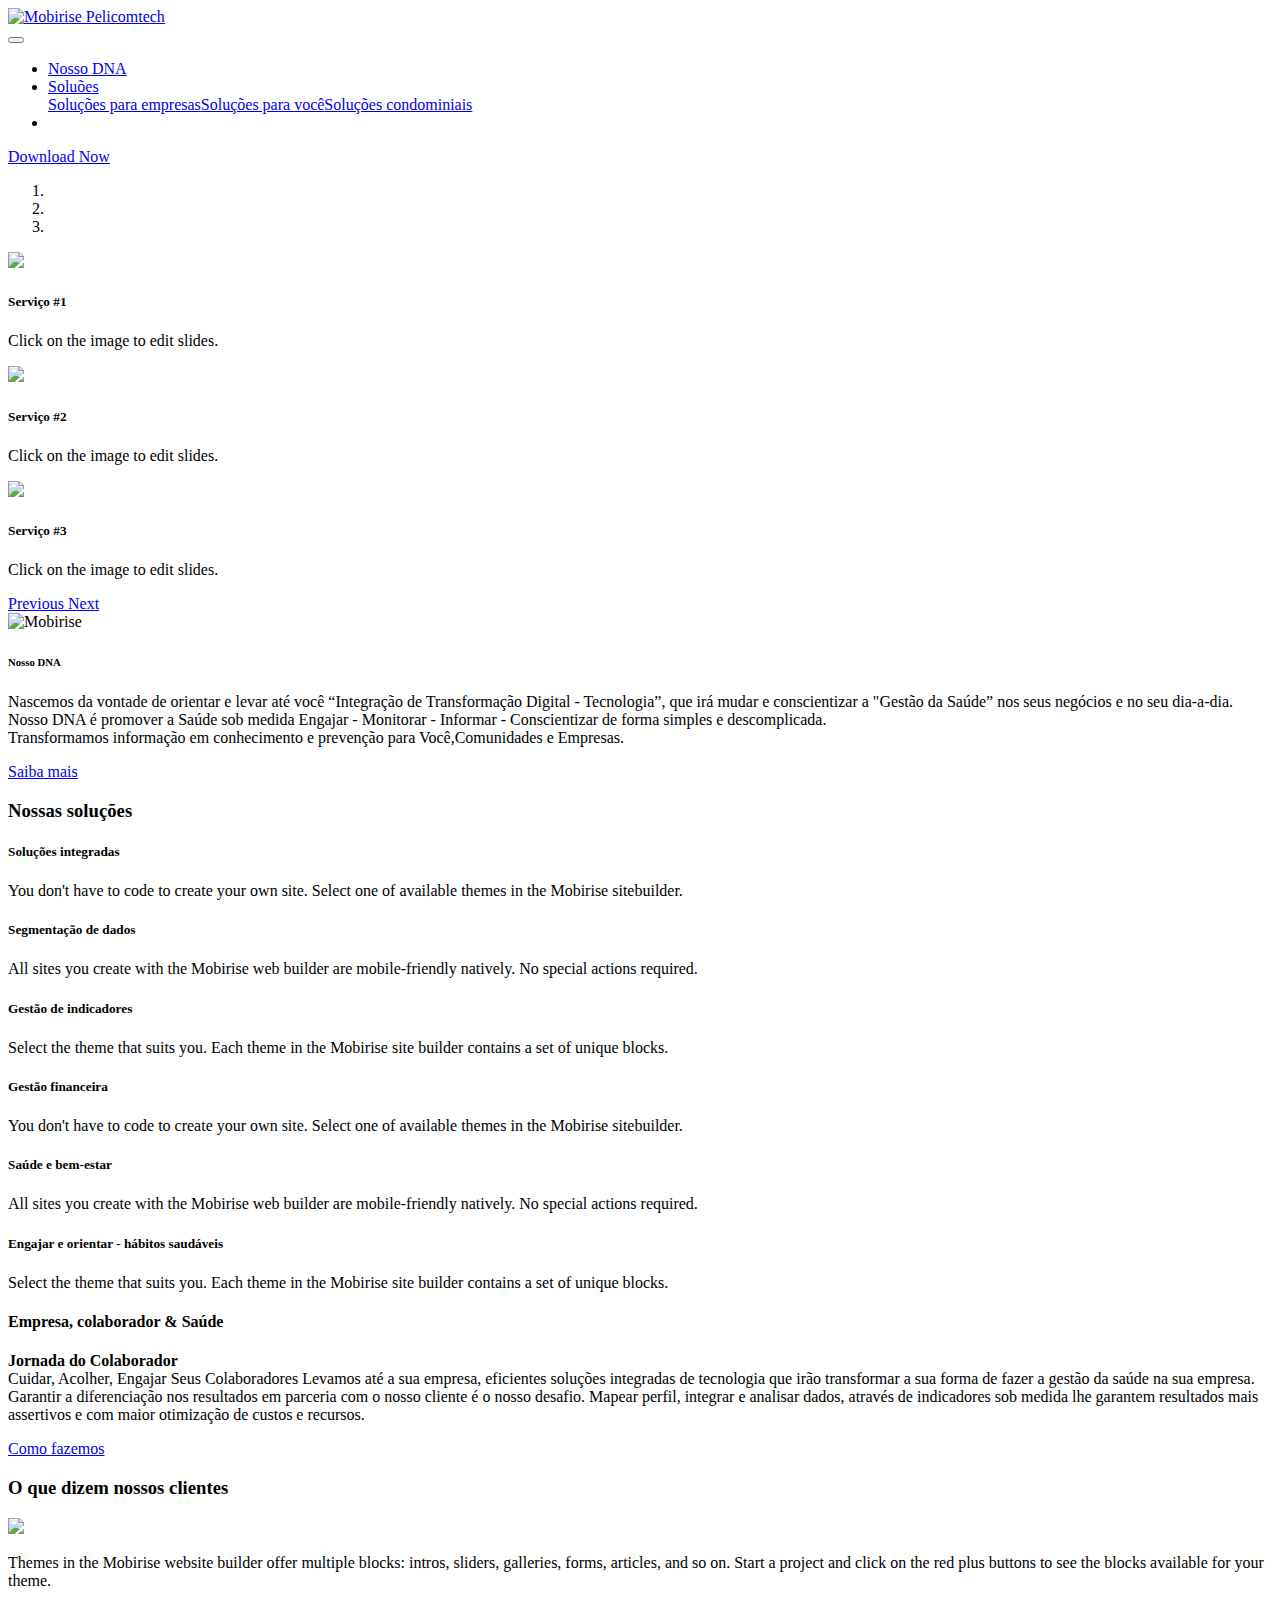
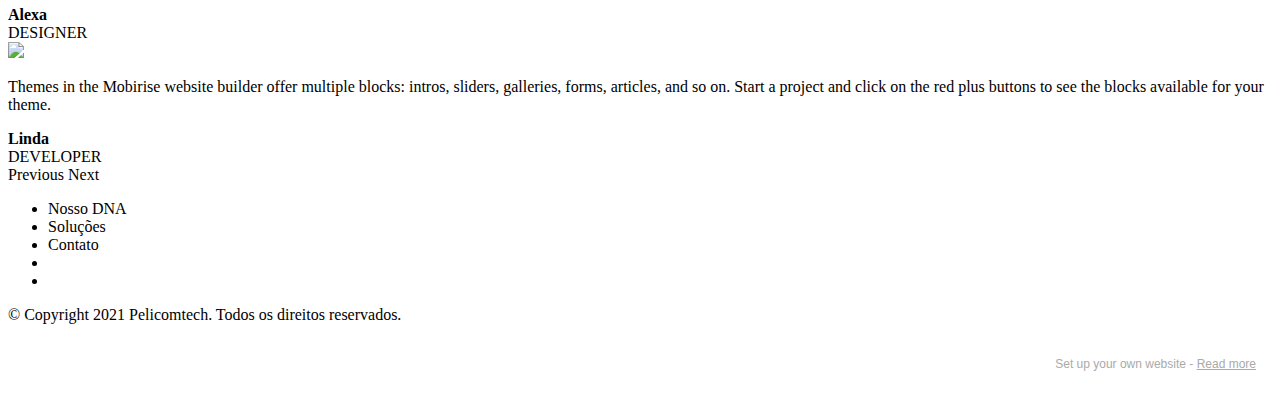
==== index.html @ efd5672e "Add files via upload" ====
<!DOCTYPE html>
<html  >
<head>
  <!-- Site made with Mobirise Website Builder v5.3.5, https://mobirise.com -->
  <meta charset="UTF-8">
  <meta http-equiv="X-UA-Compatible" content="IE=edge">
  <meta name="generator" content="Mobirise v5.3.5, mobirise.com">
  <meta name="viewport" content="width=device-width, initial-scale=1, minimum-scale=1">
  <link rel="shortcut icon" href="assets/images/logo.png" type="image/x-icon">
  <meta name="description" content="">
  
  
  <title>Home</title>
  <link rel="stylesheet" href="assets/web/assets/mobirise-icons2/mobirise2.css">
  <link rel="stylesheet" href="assets/web/assets/mobirise-icons-bold/mobirise-icons-bold.css">
  <link rel="stylesheet" href="assets/tether/tether.min.css">
  <link rel="stylesheet" href="assets/bootstrap/css/bootstrap.min.css">
  <link rel="stylesheet" href="assets/bootstrap/css/bootstrap-grid.min.css">
  <link rel="stylesheet" href="assets/bootstrap/css/bootstrap-reboot.min.css">
  <link rel="stylesheet" href="assets/dropdown/css/style.css">
  <link rel="stylesheet" href="assets/socicon/css/styles.css">
  <link rel="stylesheet" href="assets/theme/css/style.css">
  <link rel="preload" href="https://fonts.googleapis.com/css2?family=Jost:ital,wght@0,400;0,700;1,400;1,700&display=swap&display=swap" as="style" onload="this.onload=null;this.rel='stylesheet'">
  <noscript><link rel="stylesheet" href="https://fonts.googleapis.com/css2?family=Jost:ital,wght@0,400;0,700;1,400;1,700&display=swap&display=swap"></noscript>
  <link rel="preload" as="style" href="assets/mobirise/css/mbr-additional.css"><link rel="stylesheet" href="assets/mobirise/css/mbr-additional.css" type="text/css">
  
  
  
  
</head>
<body>
  
  <section class="menu menu2 cid-syr5VnR1bK" once="menu" id="menu2-0">
    
    <nav class="navbar navbar-dropdown navbar-expand-lg">
        <div class="container">
            <div class="navbar-brand">
                <span class="navbar-logo">
                    <a href="index.html">
                        <img src="assets/images/logo.png" alt="Mobirise" style="height: 3rem;">
                    </a>
                </span>
                <span class="navbar-caption-wrap"><a class="navbar-caption text-black text-primary display-7" href="index.html">Pelicomtech<br></a></span>
            </div>
            <button class="navbar-toggler" type="button" data-toggle="collapse" data-target="#navbarSupportedContent" aria-controls="navbarNavAltMarkup" aria-expanded="false" aria-label="Toggle navigation">
                <div class="hamburger">
                    <span></span>
                    <span></span>
                    <span></span>
                    <span></span>
                </div>
            </button>
            <div class="collapse navbar-collapse" id="navbarSupportedContent">
                <ul class="navbar-nav nav-dropdown" data-app-modern-menu="true"><li class="nav-item"><a class="nav-link link text-black text-primary display-4" href="nosso-dna.html">Nosso DNA</a></li>
                    <li class="nav-item dropdown"><a class="nav-link link text-black dropdown-toggle display-4" href="#" data-toggle="dropdown-submenu" aria-expanded="false">Soluões</a><div class="dropdown-menu"><a class="text-black dropdown-item text-primary display-4" href="page5.html">Soluções para empresas</a><a class="text-black dropdown-item text-primary display-4" href="page3.html">Soluções para você</a><a class="text-black dropdown-item text-primary display-4" href="page4.html">Soluções condominiais<br></a></div></li>
                    <li class="nav-item"><a class="nav-link link text-black display-4" href="https://mobiri.se"></a>
                    </li></ul>
                
                <div class="navbar-buttons mbr-section-btn">
                    <a class="btn btn-primary display-4" href="https://mobiri.se">
                        Download Now</a>
                </div>
            </div>
        </div>
    </nav>
</section>

<section class="slider1 cid-syr6e7E6Fy" id="slider1-1">
    
    <div class="carousel slide" id="syrCE0IKaL" data-interval="5000">
        <ol class="carousel-indicators">
            <li data-slide-to="0" class="active" data-target="#syrCE0IKaL"></li>
            <li data-slide-to="1" data-target="#syrCE0IKaL"></li>
            <li data-slide-to="2" data-target="#syrCE0IKaL"></li>
        </ol>
        <div class="carousel-inner">
            <div class="carousel-item slider-image item active">
                <div class="item-wrapper">
                    <img class="d-block w-100" src="assets/images/background3.jpg">
                    
                    <div class="carousel-caption">
                        <h5 class="mbr-section-subtitle mbr-fonts-style display-5">
                            <strong>Serviço #1</strong></h5>
                        <p class="mbr-section-text mbr-fonts-style display-7">Click on the image to edit slides.</p>
                    </div>
                </div>
            </div>
            <div class="carousel-item slider-image item">
                <div class="item-wrapper">
                    <img class="d-block w-100" src="assets/images/background5.jpg">
                    
                    <div class="carousel-caption">
                        <h5 class="mbr-section-subtitle mbr-fonts-style display-5"><strong>Serviço #2</strong></h5>
                        <p class="mbr-section-text mbr-fonts-style display-7">Click on the image to edit slides.</p>
                    </div>
                </div>
            </div>
            <div class="carousel-item slider-image item">
                <div class="item-wrapper">
                    <img class="d-block w-100" src="assets/images/background8.jpg">
                    
                    <div class="carousel-caption">
                        <h5 class="mbr-section-subtitle mbr-fonts-style display-5">
                            <strong>Serviço #3</strong></h5>
                        <p class="mbr-section-text mbr-fonts-style display-7">Click on the image to edit slides.</p>
                    </div>
                </div>
            </div>
        </div>
        <a class="carousel-control carousel-control-prev" role="button" data-slide="prev" href="#syrCE0IKaL">
            <span class="mobi-mbri mobi-mbri-arrow-prev" aria-hidden="true"></span>
            <span class="sr-only">Previous</span>
        </a>
        <a class="carousel-control carousel-control-next" role="button" data-slide="next" href="#syrCE0IKaL">
            <span class="mobi-mbri mobi-mbri-arrow-next" aria-hidden="true"></span>
            <span class="sr-only">Next</span>
        </a>
    </div>
</section>

<section class="features16 cid-syrwGylqHT" id="features17-c">
    

    
    <div class="container">
        <div class="content-wrapper">
            <div class="row align-items-center">
                <div class="col-12 col-lg-6">
                    <div class="image-wrapper">
                        <img src="assets/images/sq1.jpg" alt="Mobirise">
                    </div>
                </div>
                <div class="col-12 col-lg">
                    <div class="text-wrapper">
                        <h6 class="card-title mbr-fonts-style display-5"><strong>Nosso DNA</strong></h6>
                        <p class="mbr-text mbr-fonts-style mb-4 display-4">Nascemos da vontade de orientar e levar até você “Integração de Transformação Digital - Tecnologia”, que irá mudar e conscientizar a "Gestão da Saúde” nos seus negócios e no seu dia-a-dia.
<br>Nosso DNA é promover a Saúde sob medida Engajar - Monitorar - Informar - Conscientizar de forma simples e descomplicada.
<br>Transformamos informação em conhecimento e prevenção para Você,Comunidades e Empresas.</p>
                        <div class="mbr-section-btn mt-3"><a class="btn btn-primary display-4" href="https://mobiri.se">Saiba mais</a></div>
                    </div>
                </div>
            </div>
        </div>
    </div>
</section>

<section class="features1 cid-syr6CR2bnR" id="features1-3">
    

    
    <div class="container">
        <div class="row">
            <div class="col-12 col-lg-9">
                <h3 class="mbr-section-title mbr-fonts-style align-center mb-0 display-2">
                    <strong>Nossas soluções</strong></h3>
                
            </div>
        </div>
        <div class="row">
            <div class="card col-12 col-md-6 col-lg-3">
                <div class="card-wrapper">
                    <div class="card-box align-center">
                        <div class="iconfont-wrapper">
                            <span class="mbr-iconfont mobi-mbri-extension mobi-mbri"></span>
                        </div>
                        <h5 class="card-title mbr-fonts-style display-7"><strong>Soluções integradas</strong></h5>
                        <p class="card-text mbr-fonts-style display-7">You don't have to code to create your own site. Select one of
                            available themes in the Mobirise sitebuilder.</p>
                    </div>
                </div>
            </div>
            <div class="card col-12 col-md-6 col-lg-3">
                <div class="card-wrapper">
                    <div class="card-box align-center">
                        <div class="iconfont-wrapper">
                            <span class="mbr-iconfont mbrib-database"></span>
                        </div>
                        <h5 class="card-title mbr-fonts-style display-7"><strong>Segmentação de dados</strong></h5>
                        <p class="card-text mbr-fonts-style display-7">All sites you create with the Mobirise web builder are
                            mobile-friendly natively. No special actions required.</p>
                    </div>
                </div>
            </div>
            <div class="card col-12 col-md-6 col-lg-3">
                <div class="card-wrapper">
                    <div class="card-box align-center">
                        <div class="iconfont-wrapper">
                            <span class="mbr-iconfont mobi-mbri-setting-2 mobi-mbri"></span>
                        </div>
                        <h5 class="card-title mbr-fonts-style display-7"><strong>Gestão de indicadores</strong></h5>
                        <p class="card-text mbr-fonts-style display-7">Select the theme that suits you. Each theme in the Mobirise
                            site builder contains a set of unique blocks.</p>
                    </div>
                </div>
            </div>
            
        </div>
    </div>
</section>

<section class="features1 cid-syr8H4uHfn" id="features1-7">
    

    
    <div class="container">
        <div class="row">
            <div class="col-12 col-lg-9">
                <h3 class="mbr-section-title mbr-fonts-style align-center mb-0 display-2"></h3>
                
            </div>
        </div>
        <div class="row">
            <div class="card col-12 col-md-6 col-lg-3">
                <div class="card-wrapper">
                    <div class="card-box align-center">
                        <div class="iconfont-wrapper">
                            <span class="mbr-iconfont mobi-mbri-cash mobi-mbri"></span>
                        </div>
                        <h5 class="card-title mbr-fonts-style display-7"><strong>Gestão financeira</strong></h5>
                        <p class="card-text mbr-fonts-style display-7">You don't have to code to create your own site. Select one of
                            available themes in the Mobirise sitebuilder.</p>
                    </div>
                </div>
            </div>
            <div class="card col-12 col-md-6 col-lg-3">
                <div class="card-wrapper">
                    <div class="card-box align-center">
                        <div class="iconfont-wrapper">
                            <span class="mbr-iconfont mbrib-hearth"></span>
                        </div>
                        <h5 class="card-title mbr-fonts-style display-7"><strong>Saúde e bem-estar</strong></h5>
                        <p class="card-text mbr-fonts-style display-7">All sites you create with the Mobirise web builder are
                            mobile-friendly natively. No special actions required.</p>
                    </div>
                </div>
            </div>
            <div class="card col-12 col-md-6 col-lg-3">
                <div class="card-wrapper">
                    <div class="card-box align-center">
                        <div class="iconfont-wrapper">
                            <span class="mbr-iconfont mobi-mbri-smile-face mobi-mbri"></span>
                        </div>
                        <h5 class="card-title mbr-fonts-style display-7"><strong>Engajar e orientar - hábitos saudáveis</strong></h5>
                        <p class="card-text mbr-fonts-style display-7">Select the theme that suits you. Each theme in the Mobirise
                            site builder contains a set of unique blocks.</p>
                    </div>
                </div>
            </div>
            
        </div>
    </div>
</section>

<section class="info3 cid-syr6IEQwef" id="info3-5">

    

    <div class="mbr-overlay" style="opacity: 0.6; background-color: rgb(68, 121, 217);">
    </div>

    <div class="container">
        <div class="row justify-content-center">
            <div class="card col-12 col-lg-10">
                <div class="card-wrapper">
                    <div class="card-box align-center">
                        <h4 class="card-title mbr-fonts-style align-center mb-4 display-1">
                            <strong>Empresa, colaborador &amp; Saúde</strong></h4>
                        <p class="mbr-text mbr-fonts-style mb-4 display-7"><strong>Jornada do Colaborador</strong><br>Cuidar, Acolher, Engajar Seus Colaboradores Levamos até a sua empresa, eficientes soluções integradas de tecnologia que irão transformar a sua forma de fazer a gestão da saúde na sua empresa. Garantir a diferenciação nos resultados em parceria com o nosso cliente é o nosso desafio. Mapear perfil, integrar e analisar dados, através de indicadores sob medida lhe garantem resultados mais assertivos e com maior otimização de custos e recursos.<strong>&nbsp;</strong><br></p>
                        <div class="mbr-section-btn mt-3"><a class="btn btn-warning display-4" href="https://mobiri.se">Como fazemos</a></div>
                    </div>
                </div>
            </div>
        </div>
    </div>
</section>

<section class="testimonails3 carousel slide testimonials-slider cid-syrz2VFjxP" data-interval="false" id="testimonials3-g">

    

    

    <div class="text-center container">
        <h3 class="mb-4 mbr-fonts-style display-2"><strong>O que dizem nossos clientes</strong></h3>

        <div class="carousel slide" role="listbox" data-pause="true" data-keyboard="false" data-ride="carousel" data-interval="8000">
            <div class="carousel-inner">
                
                
            <div class="carousel-item">
                    <div class="user col-md-8">
                        <div class="user_image">
                            <img src="assets/images/team3.jpg">
                        </div>
                        <div class="user_text mb-4">
                            <p class="mbr-fonts-style display-7">
                                Themes in the Mobirise website builder offer multiple blocks: intros, sliders, galleries, forms, articles, and so on. Start a project and click on the red plus buttons to see the blocks available for your theme.
                            </p>
                        </div>
                        <div class="user_name mbr-fonts-style mb-2 display-7">
                            <strong>Alexa</strong>
                        </div>
                        <div class="user_desk mbr-fonts-style display-7">
                            DESIGNER
                        </div>
                    </div>
                </div><div class="carousel-item">
                    <div class="user col-md-8">
                        <div class="user_image">
                            <img src="assets/images/team2.jpg">
                        </div>
                        <div class="user_text mb-4">
                            <p class="mbr-fonts-style display-7">
                                Themes in the Mobirise website builder offer multiple blocks: intros, sliders, galleries, forms, articles, and so on. Start a project and click on the red plus buttons to see the blocks available for your theme.
                            </p>
                        </div>
                        <div class="user_name mbr-fonts-style mb-2 display-7">
                            <strong>Linda</strong>
                        </div>
                        <div class="user_desk mbr-fonts-style display-7">
                            DEVELOPER
                        </div>
                    </div>
                </div></div>

            <div class="carousel-controls">
                <a class="carousel-control-prev" role="button" data-slide="prev">
                    <span aria-hidden="true" class="mobi-mbri mobi-mbri-arrow-prev mbr-iconfont"></span>
                    <span class="sr-only">Previous</span>
                </a>

                <a class="carousel-control-next" role="button" data-slide="next">
                    <span aria-hidden="true" class="mobi-mbri mobi-mbri-arrow-next mbr-iconfont"></span>
                    <span class="sr-only">Next</span>
                </a>
            </div>
        </div>
    </div>
</section>

<section class="footer3 cid-syr6LDBl5G" once="footers" id="footer3-6">

    

    

    <div class="container">
        <div class="media-container-row align-center mbr-white">
            <div class="row row-links">
                <ul class="foot-menu">
                    
                    
                    
                    
                    
                <li class="foot-menu-item mbr-fonts-style display-7">Nosso DNA</li><li class="foot-menu-item mbr-fonts-style display-7">Soluções</li><li class="foot-menu-item mbr-fonts-style display-7">Contato</li><li class="foot-menu-item mbr-fonts-style display-7"></li><li class="foot-menu-item mbr-fonts-style display-7"></li></ul>
            </div>
            <div class="row social-row">
                <div class="social-list align-right pb-2">
                    
                    
                    
                    
                    
                    
                <div class="soc-item">
                        <a href="https://twitter.com/mobirise" target="_blank">
                            <span class="socicon-twitter socicon mbr-iconfont mbr-iconfont-social"></span>
                        </a>
                    </div><div class="soc-item">
                        <a href="https://www.facebook.com/pages/Mobirise/1616226671953247" target="_blank">
                            <span class="socicon-facebook socicon mbr-iconfont mbr-iconfont-social"></span>
                        </a>
                    </div><div class="soc-item">
                        <a href="https://www.youtube.com/c/mobirise" target="_blank">
                            <span class="socicon-youtube socicon mbr-iconfont mbr-iconfont-social"></span>
                        </a>
                    </div><div class="soc-item">
                        <a href="https://instagram.com/mobirise" target="_blank">
                            <span class="socicon-instagram socicon mbr-iconfont mbr-iconfont-social"></span>
                        </a>
                    </div><div class="soc-item">
                        <a href="https://plus.google.com/u/0/+Mobirise" target="_blank">
                            <span class="socicon-googleplus socicon mbr-iconfont mbr-iconfont-social"></span>
                        </a>
                    </div><div class="soc-item">
                        <a href="https://www.behance.net/Mobirise" target="_blank">
                            <span class="socicon-behance socicon mbr-iconfont mbr-iconfont-social"></span>
                        </a>
                    </div></div>
            </div>
            <div class="row row-copirayt">
                <p class="mbr-text mb-0 mbr-fonts-style mbr-white align-center display-7">
                    © Copyright 2021 Pelicomtech. Todos os direitos reservados.
                </p>
            </div>
        </div>
    </div>
</section><section style="background-color: #fff; font-family: -apple-system, BlinkMacSystemFont, 'Segoe UI', 'Roboto', 'Helvetica Neue', Arial, sans-serif; color:#aaa; font-size:12px; padding: 0; align-items: center; display: flex;"><a href="https://mobirise.site/l" style="flex: 1 1; height: 3rem; padding-left: 1rem;"></a><p style="flex: 0 0 auto; margin:0; padding-right:1rem;">Set up your own website - <a href="https://mobirise.site/v" style="color:#aaa;">Read more</a></p></section><script src="assets/web/assets/jquery/jquery.min.js"></script>  <script src="assets/popper/popper.min.js"></script>  <script src="assets/tether/tether.min.js"></script>  <script src="assets/bootstrap/js/bootstrap.min.js"></script>  <script src="assets/smoothscroll/smooth-scroll.js"></script>  <script src="assets/dropdown/js/nav-dropdown.js"></script>  <script src="assets/dropdown/js/navbar-dropdown.js"></script>  <script src="assets/touchswipe/jquery.touch-swipe.min.js"></script>  <script src="assets/bootstrapcarouselswipe/bootstrap-carousel-swipe.js"></script>  <script src="assets/mbr-testimonials-slider/mbr-testimonials-slider.js"></script>  <script src="assets/theme/js/script.js"></script>  
  
  
</body>
</html>
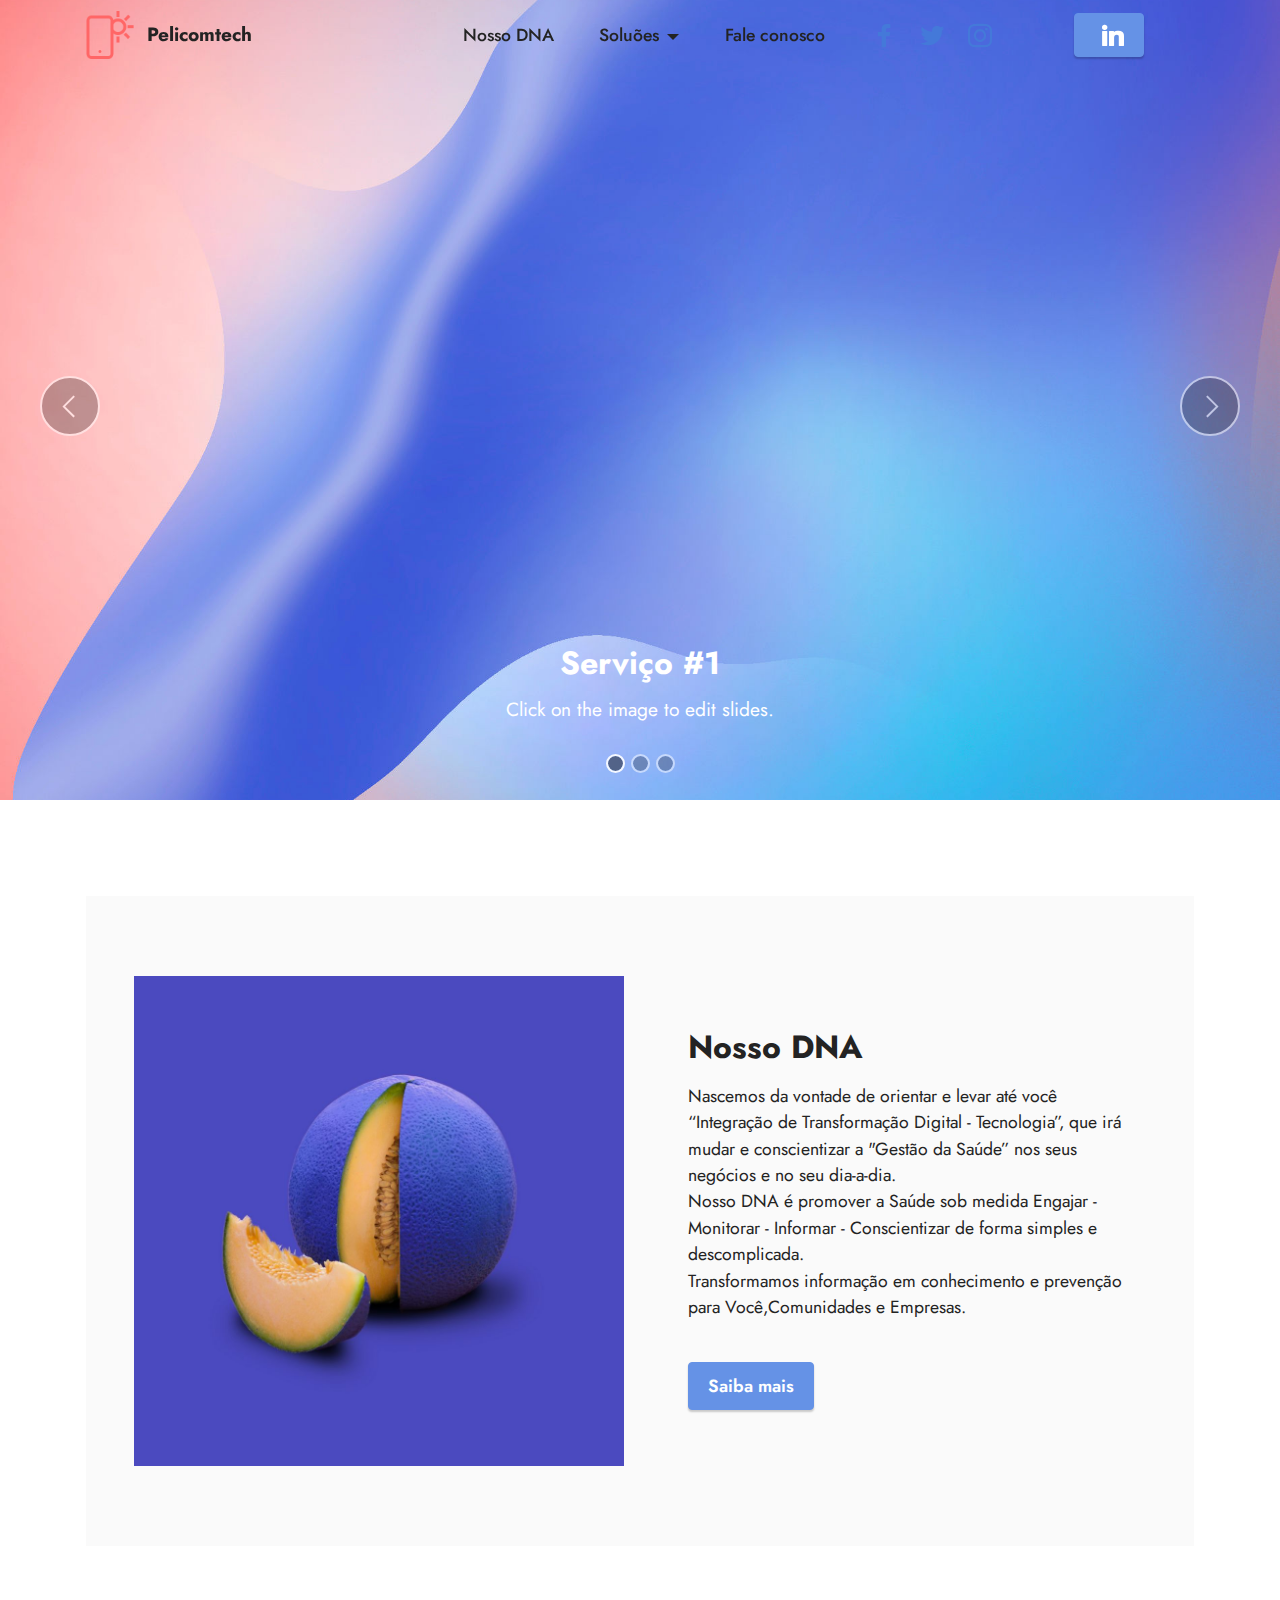
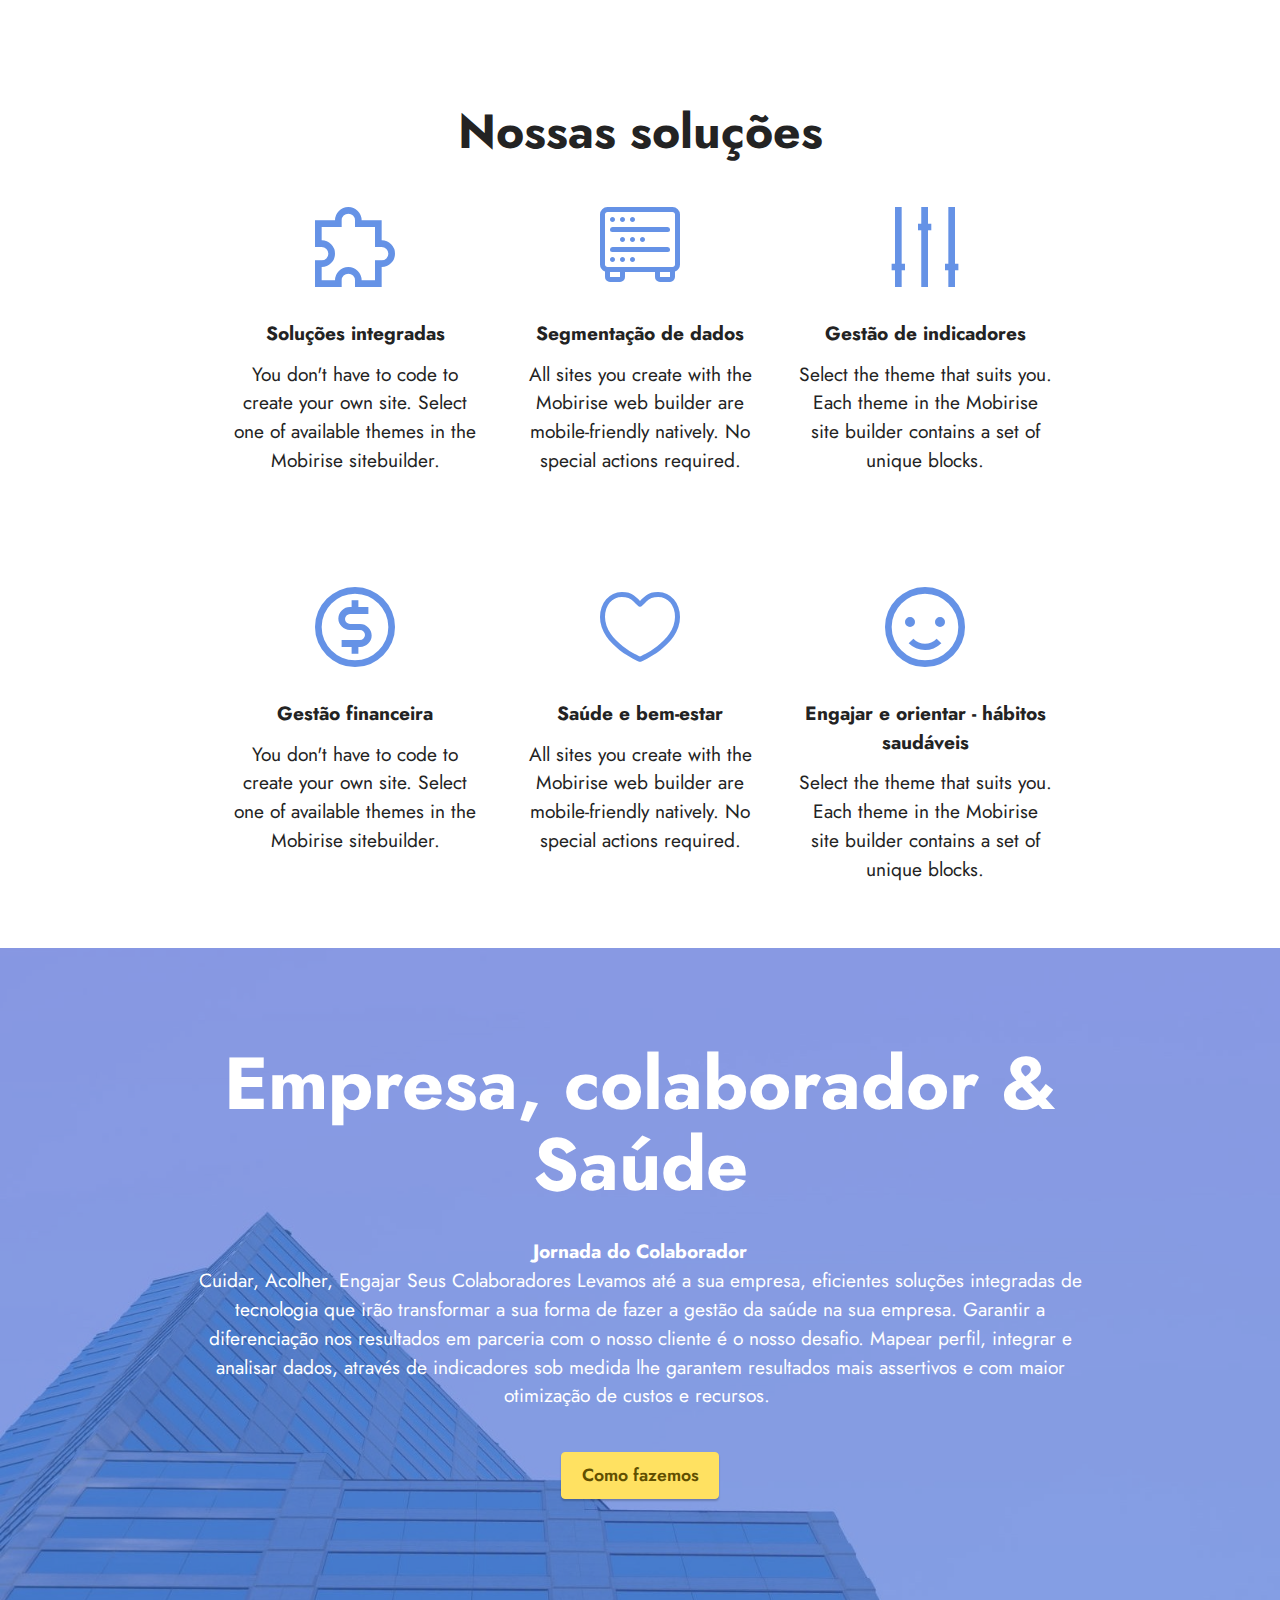
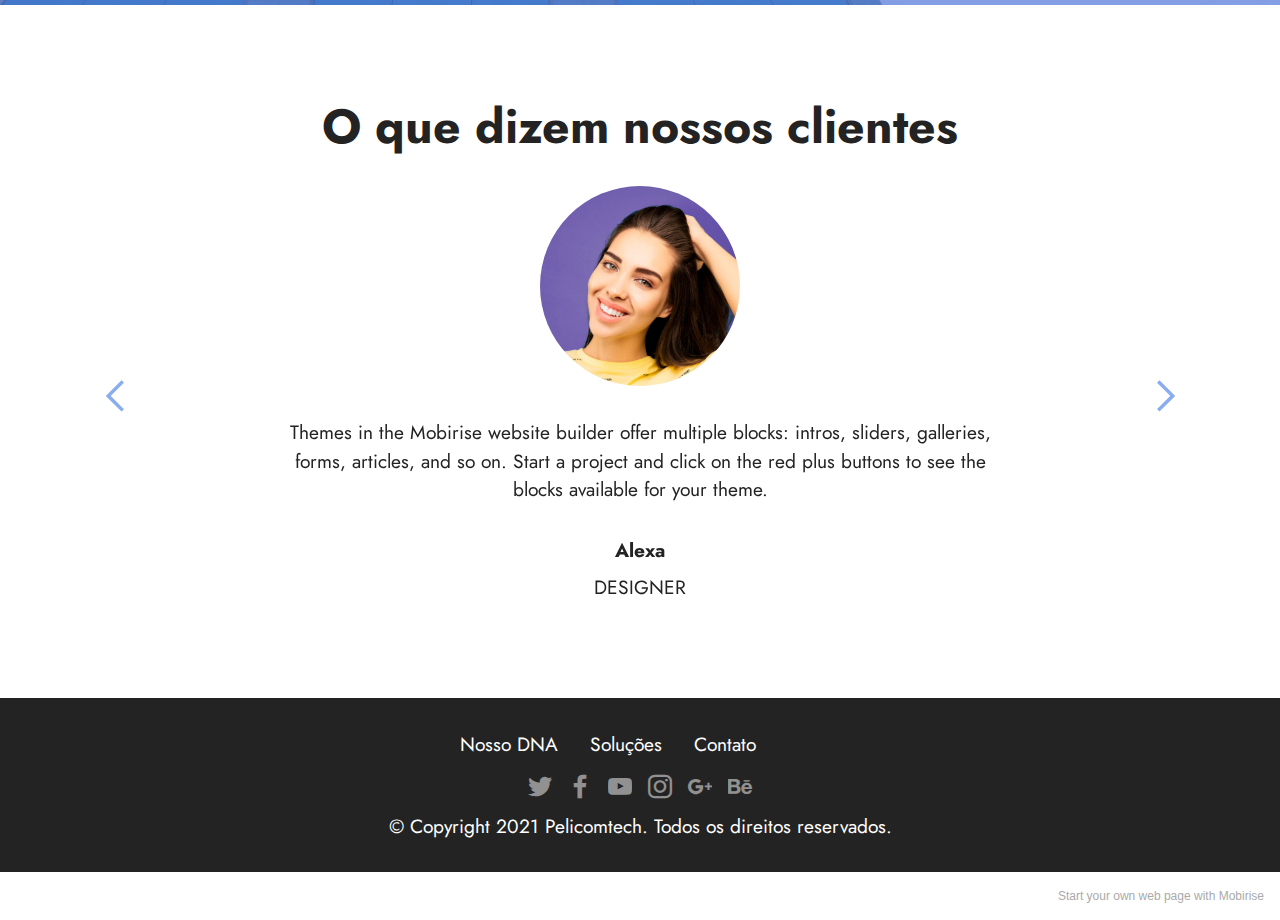
==== commit f9babc74: "Add files via upload" ====
--- a/index.html
+++ b/index.html
@@ -53,13 +53,21 @@
             <div class="collapse navbar-collapse" id="navbarSupportedContent">
                 <ul class="navbar-nav nav-dropdown" data-app-modern-menu="true"><li class="nav-item"><a class="nav-link link text-black text-primary display-4" href="nosso-dna.html">Nosso DNA</a></li>
                     <li class="nav-item dropdown"><a class="nav-link link text-black dropdown-toggle display-4" href="#" data-toggle="dropdown-submenu" aria-expanded="false">Soluões</a><div class="dropdown-menu"><a class="text-black dropdown-item text-primary display-4" href="page5.html">Soluções para empresas</a><a class="text-black dropdown-item text-primary display-4" href="page3.html">Soluções para você</a><a class="text-black dropdown-item text-primary display-4" href="page4.html">Soluções condominiais<br></a></div></li>
-                    <li class="nav-item"><a class="nav-link link text-black display-4" href="https://mobiri.se"></a>
+                    <li class="nav-item"><a class="nav-link link text-black text-primary display-4" href="page6.html">Fale conosco<br></a>
                     </li></ul>
-                
-                <div class="navbar-buttons mbr-section-btn">
-                    <a class="btn btn-primary display-4" href="https://mobiri.se">
-                        Download Now</a>
-                </div>
+                <div class="icons-menu">
+                    <a class="iconfont-wrapper" href="https://mobiri.se" target="_blank">
+                        <span class="p-2 mbr-iconfont socicon-facebook socicon"></span>
+                    </a>
+                    <a class="iconfont-wrapper" href="https://mobiri.se" target="_blank">
+                        <span class="p-2 mbr-iconfont socicon-twitter socicon"></span>
+                    </a>
+                    <a class="iconfont-wrapper" href="https://mobiri.se" target="_blank">
+                        <span class="p-2 mbr-iconfont socicon-instagram socicon"></span>
+                    </a>
+                    
+                </div>
+                <div class="navbar-buttons mbr-section-btn"><a class="btn btn-primary display-4" href="https://mobiri.se"><span class="socicon socicon-linkedin mbr-iconfont mbr-iconfont-btn"></span></a></div>
             </div>
         </div>
     </nav>
@@ -67,11 +75,11 @@
 
 <section class="slider1 cid-syr6e7E6Fy" id="slider1-1">
     
-    <div class="carousel slide" id="syrCE0IKaL" data-interval="5000">
+    <div class="carousel slide" id="syrXkgfdTH" data-interval="5000">
         <ol class="carousel-indicators">
-            <li data-slide-to="0" class="active" data-target="#syrCE0IKaL"></li>
-            <li data-slide-to="1" data-target="#syrCE0IKaL"></li>
-            <li data-slide-to="2" data-target="#syrCE0IKaL"></li>
+            <li data-slide-to="0" class="active" data-target="#syrXkgfdTH"></li>
+            <li data-slide-to="1" data-target="#syrXkgfdTH"></li>
+            <li data-slide-to="2" data-target="#syrXkgfdTH"></li>
         </ol>
         <div class="carousel-inner">
             <div class="carousel-item slider-image item active">
@@ -107,11 +115,11 @@
                 </div>
             </div>
         </div>
-        <a class="carousel-control carousel-control-prev" role="button" data-slide="prev" href="#syrCE0IKaL">
+        <a class="carousel-control carousel-control-prev" role="button" data-slide="prev" href="#syrXkgfdTH">
             <span class="mobi-mbri mobi-mbri-arrow-prev" aria-hidden="true"></span>
             <span class="sr-only">Previous</span>
         </a>
-        <a class="carousel-control carousel-control-next" role="button" data-slide="next" href="#syrCE0IKaL">
+        <a class="carousel-control carousel-control-next" role="button" data-slide="next" href="#syrXkgfdTH">
             <span class="mobi-mbri mobi-mbri-arrow-next" aria-hidden="true"></span>
             <span class="sr-only">Next</span>
         </a>
@@ -396,7 +404,7 @@
             </div>
         </div>
     </div>
-</section><section style="background-color: #fff; font-family: -apple-system, BlinkMacSystemFont, 'Segoe UI', 'Roboto', 'Helvetica Neue', Arial, sans-serif; color:#aaa; font-size:12px; padding: 0; align-items: center; display: flex;"><a href="https://mobirise.site/l" style="flex: 1 1; height: 3rem; padding-left: 1rem;"></a><p style="flex: 0 0 auto; margin:0; padding-right:1rem;">Set up your own website - <a href="https://mobirise.site/v" style="color:#aaa;">Read more</a></p></section><script src="assets/web/assets/jquery/jquery.min.js"></script>  <script src="assets/popper/popper.min.js"></script>  <script src="assets/tether/tether.min.js"></script>  <script src="assets/bootstrap/js/bootstrap.min.js"></script>  <script src="assets/smoothscroll/smooth-scroll.js"></script>  <script src="assets/dropdown/js/nav-dropdown.js"></script>  <script src="assets/dropdown/js/navbar-dropdown.js"></script>  <script src="assets/touchswipe/jquery.touch-swipe.min.js"></script>  <script src="assets/bootstrapcarouselswipe/bootstrap-carousel-swipe.js"></script>  <script src="assets/mbr-testimonials-slider/mbr-testimonials-slider.js"></script>  <script src="assets/theme/js/script.js"></script>  
+</section><section style="background-color: #fff; font-family: -apple-system, BlinkMacSystemFont, 'Segoe UI', 'Roboto', 'Helvetica Neue', Arial, sans-serif; color:#aaa; font-size:12px; padding: 0; align-items: center; display: flex;"><a href="https://mobirise.site/s" style="flex: 1 1; height: 3rem; padding-left: 1rem;"></a><p style="flex: 0 0 auto; margin:0; padding-right:1rem;">Start your own <a href="https://mobirise.site/y" style="color:#aaa;">web page</a> with Mobirise</p></section><script src="assets/web/assets/jquery/jquery.min.js"></script>  <script src="assets/popper/popper.min.js"></script>  <script src="assets/tether/tether.min.js"></script>  <script src="assets/bootstrap/js/bootstrap.min.js"></script>  <script src="assets/smoothscroll/smooth-scroll.js"></script>  <script src="assets/dropdown/js/nav-dropdown.js"></script>  <script src="assets/dropdown/js/navbar-dropdown.js"></script>  <script src="assets/touchswipe/jquery.touch-swipe.min.js"></script>  <script src="assets/bootstrapcarouselswipe/bootstrap-carousel-swipe.js"></script>  <script src="assets/mbr-testimonials-slider/mbr-testimonials-slider.js"></script>  <script src="assets/theme/js/script.js"></script>  
   
   
 </body>
--- a/assets/web/assets/mobirise-icons2/mobirise2.css
+++ b/assets/web/assets/mobirise-icons2/mobirise2.css
@@ -0,0 +1,498 @@
+@font-face {
+  font-family: 'Moririse2';
+  font-display: swap;
+  src:  url('mobirise2.eot?f2bix4');
+  src:  url('mobirise2.eot?f2bix4#iefix') format('embedded-opentype'),
+    url('mobirise2.ttf?f2bix4') format('truetype'),
+    url('mobirise2.woff?f2bix4') format('woff'),
+    url('mobirise2.svg?f2bix4#mobirise2') format('svg');
+  font-weight: normal;
+  font-style: normal;
+}
+
+[class^="mobi-"], [class*=" mobi-"] {
+  /* use !important to prevent issues with browser extensions that change fonts */
+  font-family: 'Moririse2' !important;
+  speak: none;
+  font-style: normal;
+  font-weight: normal;
+  font-variant: normal;
+  text-transform: none;
+  line-height: 1;
+
+  /* Better Font Rendering =========== */
+  -webkit-font-smoothing: antialiased;
+  -moz-osx-font-smoothing: grayscale;
+}
+
+.mobi-mbri-add-submenu:before {
+  content: "\e900";
+}
+.mobi-mbri-alert:before {
+  content: "\e901";
+}
+.mobi-mbri-align-center:before {
+  content: "\e902";
+}
+.mobi-mbri-align-justify:before {
+  content: "\e903";
+}
+.mobi-mbri-align-left:before {
+  content: "\e904";
+}
+.mobi-mbri-align-right:before {
+  content: "\e905";
+}
+.mobi-mbri-android:before {
+  content: "\e906";
+}
+.mobi-mbri-apple:before {
+  content: "\e907";
+}
+.mobi-mbri-arrow-down:before {
+  content: "\e908";
+}
+.mobi-mbri-arrow-next:before {
+  content: "\e909";
+}
+.mobi-mbri-arrow-prev:before {
+  content: "\e90a";
+}
+.mobi-mbri-arrow-up:before {
+  content: "\e90b";
+}
+.mobi-mbri-bold:before {
+  content: "\e90c";
+}
+.mobi-mbri-bookmark:before {
+  content: "\e90d";
+}
+.mobi-mbri-bootstrap:before {
+  content: "\e90e";
+}
+.mobi-mbri-briefcase:before {
+  content: "\e90f";
+}
+.mobi-mbri-browse:before {
+  content: "\e910";
+}
+.mobi-mbri-bulleted-list:before {
+  content: "\e911";
+}
+.mobi-mbri-calendar:before {
+  content: "\e912";
+}
+.mobi-mbri-camera:before {
+  content: "\e913";
+}
+.mobi-mbri-cart-add:before {
+  content: "\e914";
+}
+.mobi-mbri-cart-full:before {
+  content: "\e915";
+}
+.mobi-mbri-cash:before {
+  content: "\e916";
+}
+.mobi-mbri-change-style:before {
+  content: "\e917";
+}
+.mobi-mbri-chat:before {
+  content: "\e918";
+}
+.mobi-mbri-clock:before {
+  content: "\e919";
+}
+.mobi-mbri-close:before {
+  content: "\e91a";
+}
+.mobi-mbri-cloud:before {
+  content: "\e91b";
+}
+.mobi-mbri-code:before {
+  content: "\e91c";
+}
+.mobi-mbri-contact-form:before {
+  content: "\e91d";
+}
+.mobi-mbri-credit-card:before {
+  content: "\e91e";
+}
+.mobi-mbri-cursor-click:before {
+  content: "\e91f";
+}
+.mobi-mbri-cust-feedback:before {
+  content: "\e920";
+}
+.mobi-mbri-database:before {
+  content: "\e921";
+}
+.mobi-mbri-delivery:before {
+  content: "\e922";
+}
+.mobi-mbri-desktop:before {
+  content: "\e923";
+}
+.mobi-mbri-devices:before {
+  content: "\e924";
+}
+.mobi-mbri-down:before {
+  content: "\e925";
+}
+.mobi-mbri-download-2:before {
+  content: "\e926";
+}
+.mobi-mbri-download:before {
+  content: "\e927";
+}
+.mobi-mbri-drag-n-drop-2:before {
+  content: "\e928";
+}
+.mobi-mbri-drag-n-drop:before {
+  content: "\e929";
+}
+.mobi-mbri-edit-2:before {
+  content: "\e92a";
+}
+.mobi-mbri-edit:before {
+  content: "\e92b";
+}
+.mobi-mbri-error:before {
+  content: "\e92c";
+}
+.mobi-mbri-extension:before {
+  content: "\e92d";
+}
+.mobi-mbri-features:before {
+  content: "\e92e";
+}
+.mobi-mbri-file:before {
+  content: "\e92f";
+}
+.mobi-mbri-flag:before {
+  content: "\e930";
+}
+.mobi-mbri-folder:before {
+  content: "\e931";
+}
+.mobi-mbri-gift:before {
+  content: "\e932";
+}
+.mobi-mbri-github:before {
+  content: "\e933";
+}
+.mobi-mbri-globe-2:before {
+  content: "\e934";
+}
+.mobi-mbri-globe:before {
+  content: "\e935";
+}
+.mobi-mbri-growing-chart:before {
+  content: "\e936";
+}
+.mobi-mbri-hearth:before {
+  content: "\e937";
+}
+.mobi-mbri-help:before {
+  content: "\e938";
+}
+.mobi-mbri-home:before {
+  content: "\e939";
+}
+.mobi-mbri-hot-cup:before {
+  content: "\e93a";
+}
+.mobi-mbri-idea:before {
+  content: "\e93b";
+}
+.mobi-mbri-image-gallery:before {
+  content: "\e93c";
+}
+.mobi-mbri-image-slider:before {
+  content: "\e93d";
+}
+.mobi-mbri-info:before {
+  content: "\e93e";
+}
+.mobi-mbri-italic:before {
+  content: "\e93f";
+}
+.mobi-mbri-key:before {
+  content: "\e940";
+}
+.mobi-mbri-laptop:before {
+  content: "\e941";
+}
+.mobi-mbri-layers:before {
+  content: "\e942";
+}
+.mobi-mbri-left-right:before {
+  content: "\e943";
+}
+.mobi-mbri-left:before {
+  content: "\e944";
+}
+.mobi-mbri-letter:before {
+  content: "\e945";
+}
+.mobi-mbri-like:before {
+  content: "\e946";
+}
+.mobi-mbri-link:before {
+  content: "\e947";
+}
+.mobi-mbri-lock:before {
+  content: "\e948";
+}
+.mobi-mbri-login:before {
+  content: "\e949";
+}
+.mobi-mbri-logout:before {
+  content: "\e94a";
+}
+.mobi-mbri-magic-stick:before {
+  content: "\e94b";
+}
+.mobi-mbri-map-pin:before {
+  content: "\e94c";
+}
+.mobi-mbri-menu:before {
+  content: "\e94d";
+}
+.mobi-mbri-mobile-2:before {
+  content: "\e94e";
+}
+.mobi-mbri-mobile-horizontal:before {
+  content: "\e94f";
+}
+.mobi-mbri-mobile:before {
+  content: "\e950";
+}
+.mobi-mbri-mobirise:before {
+  content: "\e951";
+}
+.mobi-mbri-more-horizontal:before {
+  content: "\e952";
+}
+.mobi-mbri-more-vertical:before {
+  content: "\e953";
+}
+.mobi-mbri-music:before {
+  content: "\e954";
+}
+.mobi-mbri-new-file:before {
+  content: "\e955";
+}
+.mobi-mbri-numbered-list:before {
+  content: "\e956";
+}
+.mobi-mbri-opened-folder:before {
+  content: "\e957";
+}
+.mobi-mbri-pages:before {
+  content: "\e958";
+}
+.mobi-mbri-paper-plane:before {
+  content: "\e959";
+}
+.mobi-mbri-paperclip:before {
+  content: "\e95a";
+}
+.mobi-mbri-phone:before {
+  content: "\e95b";
+}
+.mobi-mbri-photo:before {
+  content: "\e95c";
+}
+.mobi-mbri-photos:before {
+  content: "\e95d";
+}
+.mobi-mbri-pin:before {
+  content: "\e95e";
+}
+.mobi-mbri-play:before {
+  content: "\e95f";
+}
+.mobi-mbri-plus:before {
+  content: "\e960";
+}
+.mobi-mbri-preview:before {
+  content: "\e961";
+}
+.mobi-mbri-print:before {
+  content: "\e962";
+}
+.mobi-mbri-protect:before {
+  content: "\e963";
+}
+.mobi-mbri-question:before {
+  content: "\e964";
+}
+.mobi-mbri-quote-left:before {
+  content: "\e965";
+}
+.mobi-mbri-quote-right:before {
+  content: "\e966";
+}
+.mobi-mbri-redo:before {
+  content: "\e967";
+}
+.mobi-mbri-refresh:before {
+  content: "\e968";
+}
+.mobi-mbri-responsive-2:before {
+  content: "\e969";
+}
+.mobi-mbri-responsive:before {
+  content: "\e96a";
+}
+.mobi-mbri-right:before {
+  content: "\e96b";
+}
+.mobi-mbri-rocket:before {
+  content: "\e96c";
+}
+.mobi-mbri-sad-face:before {
+  content: "\e96d";
+}
+.mobi-mbri-sale:before {
+  content: "\e96e";
+}
+.mobi-mbri-save:before {
+  content: "\e96f";
+}
+.mobi-mbri-search:before {
+  content: "\e970";
+}
+.mobi-mbri-setting-2:before {
+  content: "\e971";
+}
+.mobi-mbri-setting-3:before {
+  content: "\e972";
+}
+.mobi-mbri-setting:before {
+  content: "\e973";
+}
+.mobi-mbri-share:before {
+  content: "\e974";
+}
+.mobi-mbri-shopping-bag:before {
+  content: "\e975";
+}
+.mobi-mbri-shopping-basket:before {
+  content: "\e976";
+}
+.mobi-mbri-shopping-cart:before {
+  content: "\e977";
+}
+.mobi-mbri-sites:before {
+  content: "\e978";
+}
+.mobi-mbri-smile-face:before {
+  content: "\e979";
+}
+.mobi-mbri-speed:before {
+  content: "\e97a";
+}
+.mobi-mbri-star:before {
+  content: "\e97b";
+}
+.mobi-mbri-success:before {
+  content: "\e97c";
+}
+.mobi-mbri-sun:before {
+  content: "\e97d";
+}
+.mobi-mbri-sun2:before {
+  content: "\e97e";
+}
+.mobi-mbri-tablet-vertical:before {
+  content: "\e97f";
+}
+.mobi-mbri-tablet:before {
+  content: "\e980";
+}
+.mobi-mbri-target:before {
+  content: "\e981";
+}
+.mobi-mbri-timer:before {
+  content: "\e982";
+}
+.mobi-mbri-to-ftp:before {
+  content: "\e983";
+}
+.mobi-mbri-to-local-drive:before {
+  content: "\e984";
+}
+.mobi-mbri-touch-swipe:before {
+  content: "\e985";
+}
+.mobi-mbri-touch:before {
+  content: "\e986";
+}
+.mobi-mbri-trash:before {
+  content: "\e987";
+}
+.mobi-mbri-underline:before {
+  content: "\e988";
+}
+.mobi-mbri-undo:before {
+  content: "\e989";
+}
+.mobi-mbri-unlink:before {
+  content: "\e98a";
+}
+.mobi-mbri-unlock:before {
+  content: "\e98b";
+}
+.mobi-mbri-up-down:before {
+  content: "\e98c";
+}
+.mobi-mbri-up:before {
+  content: "\e98d";
+}
+.mobi-mbri-update:before {
+  content: "\e98e";
+}
+.mobi-mbri-upload-2:before {
+  content: "\e98f";
+}
+.mobi-mbri-upload:before {
+  content: "\e990";
+}
+.mobi-mbri-user-2:before {
+  content: "\e991";
+}
+.mobi-mbri-user:before {
+  content: "\e992";
+}
+.mobi-mbri-users:before {
+  content: "\e993";
+}
+.mobi-mbri-video-play:before {
+  content: "\e994";
+}
+.mobi-mbri-video:before {
+  content: "\e995";
+}
+.mobi-mbri-watch:before {
+  content: "\e996";
+}
+.mobi-mbri-website-theme-2:before {
+  content: "\e997";
+}
+.mobi-mbri-website-theme:before {
+  content: "\e998";
+}
+.mobi-mbri-wifi:before {
+  content: "\e999";
+}
+.mobi-mbri-windows:before {
+  content: "\e99a";
+}
+.mobi-mbri-zoom-in:before {
+  content: "\e99b";
+}
+.mobi-mbri-zoom-out:before {
+  content: "\e99c";
+}
--- a/assets/web/assets/mobirise-icons-bold/mobirise-icons-bold.css
+++ b/assets/web/assets/mobirise-icons-bold/mobirise-icons-bold.css
@@ -0,0 +1,477 @@
+@font-face {
+  font-family: 'mobirise-icons-bold';
+  font-display: swap;
+  src:  url('mobirise-icons-bold.eot?m1l4yr');
+  src:  url('mobirise-icons-bold.eot?m1l4yr#iefix') format('embedded-opentype'),
+    url('mobirise-icons-bold.ttf?m1l4yr') format('truetype'),
+    url('mobirise-icons-bold.woff?m1l4yr') format('woff'),
+    url('mobirise-icons-bold.svg?m1l4yr#mobirise-icons-bold') format('svg');
+  font-weight: normal;
+  font-style: normal;
+}
+
+[class^="mbrib-"], [class*="mbrib-"] {
+  /* use !important to prevent issues with browser extensions that change fonts */
+  font-family: 'mobirise-icons-bold' !important;
+  speak: none;
+  font-style: normal;
+  font-weight: normal;
+  font-variant: normal;
+  text-transform: none;
+  line-height: 1;
+
+  /* Better Font Rendering =========== */
+  -webkit-font-smoothing: antialiased;
+  -moz-osx-font-smoothing: grayscale;
+}
+
+.mbrib-add-submenu:before {
+  content: "\e900";
+}
+.mbrib-alert:before {
+  content: "\e901";
+}
+.mbrib-align-center:before {
+  content: "\e902";
+}
+.mbrib-align-justify:before {
+  content: "\e903";
+}
+.mbrib-align-left:before {
+  content: "\e904";
+}
+.mbrib-align-right:before {
+  content: "\e905";
+}
+.mbrib-android:before {
+  content: "\e906";
+}
+.mbrib-apple:before {
+  content: "\e907";
+}
+.mbrib-arrow-down:before {
+  content: "\e908";
+}
+.mbrib-arrow-next:before {
+  content: "\e909";
+}
+.mbrib-arrow-prev:before {
+  content: "\e90a";
+}
+.mbrib-arrow-up:before {
+  content: "\e90b";
+}
+.mbrib-bold:before {
+  content: "\e90c";
+}
+.mbrib-bookmark:before {
+  content: "\e90d";
+}
+.mbrib-bootstrap:before {
+  content: "\e90e";
+}
+.mbrib-briefcase:before {
+  content: "\e90f";
+}
+.mbrib-browse:before {
+  content: "\e910";
+}
+.mbrib-bulleted-list:before {
+  content: "\e911";
+}
+.mbrib-calendar:before {
+  content: "\e912";
+}
+.mbrib-camera:before {
+  content: "\e913";
+}
+.mbrib-cart-add:before {
+  content: "\e914";
+}
+.mbrib-cart-full:before {
+  content: "\e915";
+}
+.mbrib-cash:before {
+  content: "\e916";
+}
+.mbrib-change-style:before {
+  content: "\e917";
+}
+.mbrib-chat:before {
+  content: "\e918";
+}
+.mbrib-clock:before {
+  content: "\e919";
+}
+.mbrib-close:before {
+  content: "\e91a";
+}
+.mbrib-cloud:before {
+  content: "\e91b";
+}
+.mbrib-code:before {
+  content: "\e91c";
+}
+.mbrib-contact-form:before {
+  content: "\e91d";
+}
+.mbrib-credit-card:before {
+  content: "\e91e";
+}
+.mbrib-cursor-click:before {
+  content: "\e91f";
+}
+.mbrib-cust-feedback:before {
+  content: "\e920";
+}
+.mbrib-database:before {
+  content: "\e921";
+}
+.mbrib-delivery:before {
+  content: "\e922";
+}
+.mbrib-desktop:before {
+  content: "\e923";
+}
+.mbrib-devices:before {
+  content: "\e924";
+}
+.mbrib-down:before {
+  content: "\e925";
+}
+.mbrib-download:before {
+  content: "\e926";
+}
+.mbrib-drag-n-drop:before {
+  content: "\e927";
+}
+.mbrib-drag-n-drop2:before {
+  content: "\e928";
+}
+.mbrib-edit:before {
+  content: "\e929";
+}
+.mbrib-edit2:before {
+  content: "\e92a";
+}
+.mbrib-error:before {
+  content: "\e92b";
+}
+.mbrib-extension:before {
+  content: "\e92c";
+}
+.mbrib-features:before {
+  content: "\e92d";
+}
+.mbrib-file:before {
+  content: "\e92e";
+}
+.mbrib-flag:before {
+  content: "\e92f";
+}
+.mbrib-folder:before {
+  content: "\e930";
+}
+.mbrib-gift:before {
+  content: "\e931";
+}
+.mbrib-github:before {
+  content: "\e932";
+}
+.mbrib-globe-2:before {
+  content: "\e933";
+}
+.mbrib-globe:before {
+  content: "\e934";
+}
+.mbrib-growing-chart:before {
+  content: "\e935";
+}
+.mbrib-hearth:before {
+  content: "\e936";
+}
+.mbrib-help:before {
+  content: "\e937";
+}
+.mbrib-home:before {
+  content: "\e938";
+}
+.mbrib-hot-cup:before {
+  content: "\e939";
+}
+.mbrib-idea:before {
+  content: "\e93a";
+}
+.mbrib-image-gallery:before {
+  content: "\e93b";
+}
+.mbrib-image-slider:before {
+  content: "\e93c";
+}
+.mbrib-info:before {
+  content: "\e93d";
+}
+.mbrib-italic:before {
+  content: "\e93e";
+}
+.mbrib-key:before {
+  content: "\e93f";
+}
+.mbrib-laptop:before {
+  content: "\e940";
+}
+.mbrib-layers:before {
+  content: "\e941";
+}
+.mbrib-left-right:before {
+  content: "\e942";
+}
+.mbrib-left:before {
+  content: "\e943";
+}
+.mbrib-letter:before {
+  content: "\e944";
+}
+.mbrib-like:before {
+  content: "\e945";
+}
+.mbrib-link:before {
+  content: "\e946";
+}
+.mbrib-lock:before {
+  content: "\e947";
+}
+.mbrib-login:before {
+  content: "\e948";
+}
+.mbrib-logout:before {
+  content: "\e949";
+}
+.mbrib-magic-stick:before {
+  content: "\e94a";
+}
+.mbrib-map-pin:before {
+  content: "\e94b";
+}
+.mbrib-menu:before {
+  content: "\e94c";
+}
+.mbrib-mobile:before {
+  content: "\e94d";
+}
+.mbrib-mobile2:before {
+  content: "\e94e";
+}
+.mbrib-mobirise:before {
+  content: "\e94f";
+}
+.mbrib-more-horizontal:before {
+  content: "\e950";
+}
+.mbrib-more-vertical:before {
+  content: "\e951";
+}
+.mbrib-music:before {
+  content: "\e952";
+}
+.mbrib-new-file:before {
+  content: "\e953";
+}
+.mbrib-numbered-list:before {
+  content: "\e954";
+}
+.mbrib-opened-folder:before {
+  content: "\e955";
+}
+.mbrib-pages:before {
+  content: "\e956";
+}
+.mbrib-paper-plane:before {
+  content: "\e957";
+}
+.mbrib-paperclip:before {
+  content: "\e958";
+}
+.mbrib-photo:before {
+  content: "\e959";
+}
+.mbrib-photos:before {
+  content: "\e95a";
+}
+.mbrib-pin:before {
+  content: "\e95b";
+}
+.mbrib-play:before {
+  content: "\e95c";
+}
+.mbrib-plus:before {
+  content: "\e95d";
+}
+.mbrib-preview:before {
+  content: "\e95e";
+}
+.mbrib-print:before {
+  content: "\e95f";
+}
+.mbrib-protect:before {
+  content: "\e960";
+}
+.mbrib-question:before {
+  content: "\e961";
+}
+.mbrib-quote-left:before {
+  content: "\e962";
+}
+.mbrib-quote-right:before {
+  content: "\e963";
+}
+.mbrib-redo:before {
+  content: "\e964";
+}
+.mbrib-refresh:before {
+  content: "\e965";
+}
+.mbrib-responsive:before {
+  content: "\e966";
+}
+.mbrib-right:before {
+  content: "\e967";
+}
+.mbrib-rocket:before {
+  content: "\e968";
+}
+.mbrib-sad-face:before {
+  content: "\e969";
+}
+.mbrib-sale:before {
+  content: "\e96a";
+}
+.mbrib-save:before {
+  content: "\e96b";
+}
+.mbrib-search:before {
+  content: "\e96c";
+}
+.mbrib-setting:before {
+  content: "\e96d";
+}
+.mbrib-setting2:before {
+  content: "\e96e";
+}
+.mbrib-setting3:before {
+  content: "\e96f";
+}
+.mbrib-share:before {
+  content: "\e970";
+}
+.mbrib-shopping-bag:before {
+  content: "\e971";
+}
+.mbrib-shopping-basket:before {
+  content: "\e972";
+}
+.mbrib-shopping-cart:before {
+  content: "\e973";
+}
+.mbrib-sites:before {
+  content: "\e974";
+}
+.mbrib-smile-face:before {
+  content: "\e975";
+}
+.mbrib-speed:before {
+  content: "\e976";
+}
+.mbrib-star:before {
+  content: "\e977";
+}
+.mbrib-success:before {
+  content: "\e978";
+}
+.mbrib-sun:before {
+  content: "\e979";
+}
+.mbrib-sun2:before {
+  content: "\e97a";
+}
+.mbrib-tablet-vertical:before {
+  content: "\e97b";
+}
+.mbrib-tablet:before {
+  content: "\e97c";
+}
+.mbrib-target:before {
+  content: "\e97d";
+}
+.mbrib-timer:before {
+  content: "\e97e";
+}
+.mbrib-to-ftp:before {
+  content: "\e97f";
+}
+.mbrib-to-local-drive:before {
+  content: "\e980";
+}
+.mbrib-touch-swipe:before {
+  content: "\e981";
+}
+.mbrib-touch:before {
+  content: "\e982";
+}
+.mbrib-trash:before {
+  content: "\e983";
+}
+.mbrib-underline:before {
+  content: "\e984";
+}
+.mbrib-undo:before {
+  content: "\e985";
+}
+.mbrib-unlink:before {
+  content: "\e986";
+}
+.mbrib-unlock:before {
+  content: "\e987";
+}
+.mbrib-up-down:before {
+  content: "\e988";
+}
+.mbrib-up:before {
+  content: "\e989";
+}
+.mbrib-update:before {
+  content: "\e98a";
+}
+.mbrib-upload:before {
+  content: "\e98b";
+}
+.mbrib-user:before {
+  content: "\e98c";
+}
+.mbrib-user2:before {
+  content: "\e98d";
+}
+.mbrib-users:before {
+  content: "\e98e";
+}
+.mbrib-video-play:before {
+  content: "\e98f";
+}
+.mbrib-video:before {
+  content: "\e990";
+}
+.mbrib-watch:before {
+  content: "\e991";
+}
+.mbrib-website-theme:before {
+  content: "\e992";
+}
+.mbrib-wifi:before {
+  content: "\e993";
+}
+.mbrib-windows:before {
+  content: "\e994";
+}
+.mbrib-zoom-out:before {
+  content: "\e995";
+}
--- a/assets/dropdown/css/style.css
+++ b/assets/dropdown/css/style.css
@@ -0,0 +1,265 @@
+.navbar-dropdown {
+  left: 0;
+  padding: 0;
+  position: absolute;
+  right: 0;
+  top: 0;
+  transition: all 0.45s ease;
+  z-index: 1030;
+  background: #282828; }
+  .navbar-dropdown .navbar-logo {
+    margin-right: 0.8rem;
+    transition: margin 0.3s ease-in-out;
+    vertical-align: middle; }
+    .navbar-dropdown .navbar-logo img {
+      height: 3.125rem;
+      transition: all 0.3s ease-in-out; }
+    .navbar-dropdown .navbar-logo.mbr-iconfont {
+      font-size: 3.125rem;
+      line-height: 3.125rem; }
+  .navbar-dropdown .navbar-caption {
+    font-weight: 700;
+    white-space: normal;
+    vertical-align: -4px;
+    line-height: 3.125rem !important; }
+    .navbar-dropdown .navbar-caption, .navbar-dropdown .navbar-caption:hover {
+      color: inherit;
+      text-decoration: none; }
+  .navbar-dropdown .mbr-iconfont + .navbar-caption {
+    vertical-align: -1px; }
+  .navbar-dropdown.navbar-fixed-top {
+    position: fixed; }
+  .navbar-dropdown .navbar-brand span {
+    vertical-align: -4px; }
+  .navbar-dropdown.bg-color.transparent {
+    background: none; }
+  .navbar-dropdown.navbar-short .navbar-brand {
+    padding: 0.625rem 0; }
+    .navbar-dropdown.navbar-short .navbar-brand span {
+      vertical-align: -1px; }
+  .navbar-dropdown.navbar-short .navbar-caption {
+    line-height: 2.375rem !important;
+    vertical-align: -2px; }
+  .navbar-dropdown.navbar-short .navbar-logo {
+    margin-right: 0.5rem; }
+    .navbar-dropdown.navbar-short .navbar-logo img {
+      height: 2.375rem; }
+    .navbar-dropdown.navbar-short .navbar-logo.mbr-iconfont {
+      font-size: 2.375rem;
+      line-height: 2.375rem; }
+  .navbar-dropdown.navbar-short .mbr-table-cell {
+    height: 3.625rem; }
+  .navbar-dropdown .navbar-close {
+    left: 0.6875rem;
+    position: fixed;
+    top: 0.75rem;
+    z-index: 1000; }
+  .navbar-dropdown .hamburger-icon {
+    content: "";
+    display: inline-block;
+    vertical-align: middle;
+    width: 16px;
+    -webkit-box-shadow: 0 -6px 0 1px #282828,0 0 0 1px #282828,0 6px 0 1px #282828;
+    -moz-box-shadow: 0 -6px 0 1px #282828,0 0 0 1px #282828,0 6px 0 1px #282828;
+    box-shadow: 0 -6px 0 1px #282828,0 0 0 1px #282828,0 6px 0 1px #282828; }
+
+.dropdown-menu .dropdown-toggle[data-toggle="dropdown-submenu"]::after {
+  border-bottom: 0.35em solid transparent;
+  border-left: 0.35em solid;
+  border-right: 0;
+  border-top: 0.35em solid transparent;
+  margin-left: 0.3rem; }
+
+.dropdown-menu .dropdown-item:focus {
+  outline: 0; }
+
+.nav-dropdown {
+  font-size: 0.75rem;
+  font-weight: 500;
+  height: auto !important; }
+  .nav-dropdown .nav-btn {
+    padding-left: 1rem; }
+  .nav-dropdown .link {
+    margin: .667em 1.667em;
+    font-weight: 500;
+    padding: 0;
+    transition: color .2s ease-in-out; }
+    .nav-dropdown .link.dropdown-toggle {
+      margin-right: 2.583em; }
+      .nav-dropdown .link.dropdown-toggle::after {
+        margin-left: .25rem;
+        border-top: 0.35em solid;
+        border-right: 0.35em solid transparent;
+        border-left: 0.35em solid transparent;
+        border-bottom: 0; }
+      .nav-dropdown .link.dropdown-toggle[aria-expanded="true"] {
+        margin: 0;
+        padding: 0.667em 3.263em  0.667em 1.667em; }
+  .nav-dropdown .link::after,
+  .nav-dropdown .dropdown-item::after {
+    color: inherit; }
+  .nav-dropdown .btn {
+    font-size: 0.75rem;
+    font-weight: 700;
+    letter-spacing: 0;
+    margin-bottom: 0;
+    padding-left: 1.25rem;
+    padding-right: 1.25rem; }
+  .nav-dropdown .dropdown-menu {
+    border-radius: 0;
+    border: 0;
+    left: 0;
+    margin: 0;
+    padding-bottom: 1.25rem;
+    padding-top: 1.25rem;
+    position: relative; }
+  .nav-dropdown .dropdown-submenu {
+    margin-left: 0.125rem;
+    top: 0; }
+  .nav-dropdown .dropdown-item {
+    font-weight: 500;
+    line-height: 2;
+    padding: 0.3846em 4.615em 0.3846em 1.5385em;
+    position: relative;
+    transition: color .2s ease-in-out, background-color .2s ease-in-out; }
+    .nav-dropdown .dropdown-item::after {
+      margin-top: -0.3077em;
+      position: absolute;
+      right: 1.1538em;
+      top: 50%; }
+    .nav-dropdown .dropdown-item:focus, .nav-dropdown .dropdown-item:hover {
+      background: none; }
+
+@media (max-width: 767px) {
+  .nav-dropdown.navbar-toggleable-sm {
+    bottom: 0;
+    display: none;
+    left: 0;
+    overflow-x: hidden;
+    position: fixed;
+    top: 0;
+    transform: translateX(-100%);
+    -ms-transform: translateX(-100%);
+    -webkit-transform: translateX(-100%);
+    width: 18.75rem;
+    z-index: 999; } }
+.nav-dropdown.navbar-toggleable-xl {
+  bottom: 0;
+  display: none;
+  left: 0;
+  overflow-x: hidden;
+  position: fixed;
+  top: 0;
+  transform: translateX(-100%);
+  -ms-transform: translateX(-100%);
+  -webkit-transform: translateX(-100%);
+  width: 18.75rem;
+  z-index: 999; }
+
+.nav-dropdown-sm {
+  display: block !important;
+  overflow-x: hidden;
+  overflow: auto;
+  padding-top: 3.875rem; }
+  .nav-dropdown-sm::after {
+    content: "";
+    display: block;
+    height: 3rem;
+    width: 100%; }
+  .nav-dropdown-sm.collapse.in ~ .navbar-close {
+    display: block !important; }
+  .nav-dropdown-sm.collapsing, .nav-dropdown-sm.collapse.in {
+    transform: translateX(0);
+    -ms-transform: translateX(0);
+    -webkit-transform: translateX(0);
+    transition: all 0.25s ease-out;
+    -webkit-transition: all 0.25s ease-out;
+    background: #282828; }
+  .nav-dropdown-sm.collapsing[aria-expanded="false"] {
+    transform: translateX(-100%);
+    -ms-transform: translateX(-100%);
+    -webkit-transform: translateX(-100%); }
+  .nav-dropdown-sm .nav-item {
+    display: block;
+    margin-left: 0 !important;
+    padding-left: 0; }
+  .nav-dropdown-sm .link,
+  .nav-dropdown-sm .dropdown-item {
+    border-top: 1px dotted rgba(255, 255, 255, 0.1);
+    font-size: 0.8125rem;
+    line-height: 1.6;
+    margin: 0 !important;
+    padding: 0.875rem 2.4rem 0.875rem 1.5625rem !important;
+    position: relative;
+    white-space: normal; }
+    .nav-dropdown-sm .link:focus, .nav-dropdown-sm .link:hover,
+    .nav-dropdown-sm .dropdown-item:focus,
+    .nav-dropdown-sm .dropdown-item:hover {
+      background: rgba(0, 0, 0, 0.2) !important;
+      color: #c0a375; }
+  .nav-dropdown-sm .nav-btn {
+    position: relative;
+    padding: 1.5625rem 1.5625rem 0 1.5625rem; }
+    .nav-dropdown-sm .nav-btn::before {
+      border-top: 1px dotted rgba(255, 255, 255, 0.1);
+      content: "";
+      left: 0;
+      position: absolute;
+      top: 0;
+      width: 100%; }
+    .nav-dropdown-sm .nav-btn + .nav-btn {
+      padding-top: 0.625rem; }
+      .nav-dropdown-sm .nav-btn + .nav-btn::before {
+        display: none; }
+  .nav-dropdown-sm .btn {
+    padding: 0.625rem 0; }
+  .nav-dropdown-sm .dropdown-toggle[data-toggle="dropdown-submenu"]::after {
+    margin-left: .25rem;
+    border-top: 0.35em solid;
+    border-right: 0.35em solid transparent;
+    border-left: 0.35em solid transparent;
+    border-bottom: 0; }
+  .nav-dropdown-sm .dropdown-toggle[data-toggle="dropdown-submenu"][aria-expanded="true"]::after {
+    border-top: 0;
+    border-right: 0.35em solid transparent;
+    border-left: 0.35em solid transparent;
+    border-bottom: 0.35em solid; }
+  .nav-dropdown-sm .dropdown-menu {
+    margin: 0;
+    padding: 0;
+    position: relative;
+    top: 0;
+    left: 0;
+    width: 100%;
+    border: 0;
+    float: none;
+    border-radius: 0;
+    background: none; }
+  .nav-dropdown-sm .dropdown-submenu {
+    left: 100%;
+    margin-left: 0.125rem;
+    margin-top: -1.25rem;
+    top: 0; }
+
+.navbar-toggleable-sm .nav-dropdown .dropdown-menu {
+  position: absolute; }
+
+.navbar-toggleable-sm .nav-dropdown .dropdown-submenu {
+  left: 100%;
+  margin-left: 0.125rem;
+  margin-top: -1.25rem;
+  top: 0; }
+
+.navbar-toggleable-sm.opened .nav-dropdown .dropdown-menu {
+  position: relative; }
+
+.navbar-toggleable-sm.opened .nav-dropdown .dropdown-submenu {
+  left: 0;
+  margin-left: 00rem;
+  margin-top: 0rem;
+  top: 0; }
+
+.is-builder .nav-dropdown.collapsing {
+  transition: none !important; }
+
+/*# sourceMappingURL=style.css.map */
--- a/assets/socicon/css/styles.css
+++ b/assets/socicon/css/styles.css
@@ -0,0 +1,934 @@
+@charset "UTF-8";
+
+@font-face {
+  font-family: 'Socicon';
+  src:  url('../fonts/socicon.eot');
+  src:  url('../fonts/socicon.eot?#iefix') format('embedded-opentype'),
+    url('../fonts/socicon.woff2') format('woff2'),
+    url('../fonts/socicon.ttf') format('truetype'),
+    url('../fonts/socicon.woff') format('woff'),
+    url('../fonts/socicon.svg#socicon') format('svg');
+  font-weight: normal;
+  font-style: normal;
+  font-display: swap;
+}
+
+[data-icon]:before {
+  font-family: "socicon" !important;
+  content: attr(data-icon);
+  font-style: normal !important;
+  font-weight: normal !important;
+  font-variant: normal !important;
+  text-transform: none !important;
+  speak: none;
+  line-height: 1;
+  -webkit-font-smoothing: antialiased;
+  -moz-osx-font-smoothing: grayscale;
+}
+
+[class^="socicon-"], [class*=" socicon-"] {
+  /* use !important to prevent issues with browser extensions that change fonts */
+  font-family: 'Socicon' !important;
+  speak: none;
+  font-style: normal;
+  font-weight: normal;
+  font-variant: normal;
+  text-transform: none;
+  line-height: 1;
+
+  /* Better Font Rendering =========== */
+  -webkit-font-smoothing: antialiased;
+  -moz-osx-font-smoothing: grayscale;
+}
+
+.socicon-eitaa:before {
+  content: "\e97c";
+}
+.socicon-soroush:before {
+  content: "\e97d";
+}
+.socicon-bale:before {
+  content: "\e97e";
+}
+.socicon-zazzle:before {
+  content: "\e97b";
+}
+.socicon-society6:before {
+  content: "\e97a";
+}
+.socicon-redbubble:before {
+  content: "\e979";
+}
+.socicon-avvo:before {
+  content: "\e978";
+}
+.socicon-stitcher:before {
+  content: "\e977";
+}
+.socicon-googlehangouts:before {
+  content: "\e974";
+}
+.socicon-dlive:before {
+  content: "\e975";
+}
+.socicon-vsco:before {
+  content: "\e976";
+}
+.socicon-flipboard:before {
+  content: "\e973";
+}
+.socicon-ubuntu:before {
+  content: "\e958";
+}
+.socicon-artstation:before {
+  content: "\e959";
+}
+.socicon-invision:before {
+  content: "\e95a";
+}
+.socicon-torial:before {
+  content: "\e95b";
+}
+.socicon-collectorz:before {
+  content: "\e95c";
+}
+.socicon-seenthis:before {
+  content: "\e95d";
+}
+.socicon-googleplaymusic:before {
+  content: "\e95e";
+}
+.socicon-debian:before {
+  content: "\e95f";
+}
+.socicon-filmfreeway:before {
+  content: "\e960";
+}
+.socicon-gnome:before {
+  content: "\e961";
+}
+.socicon-itchio:before {
+  content: "\e962";
+}
+.socicon-jamendo:before {
+  content: "\e963";
+}
+.socicon-mix:before {
+  content: "\e964";
+}
+.socicon-sharepoint:before {
+  content: "\e965";
+}
+.socicon-tinder:before {
+  content: "\e966";
+}
+.socicon-windguru:before {
+  content: "\e967";
+}
+.socicon-cdbaby:before {
+  content: "\e968";
+}
+.socicon-elementaryos:before {
+  content: "\e969";
+}
+.socicon-stage32:before {
+  content: "\e96a";
+}
+.socicon-tiktok:before {
+  content: "\e96b";
+}
+.socicon-gitter:before {
+  content: "\e96c";
+}
+.socicon-letterboxd:before {
+  content: "\e96d";
+}
+.socicon-threema:before {
+  content: "\e96e";
+}
+.socicon-splice:before {
+  content: "\e96f";
+}
+.socicon-metapop:before {
+  content: "\e970";
+}
+.socicon-naver:before {
+  content: "\e971";
+}
+.socicon-remote:before {
+  content: "\e972";
+}
+.socicon-internet:before {
+  content: "\e957";
+}
+.socicon-moddb:before {
+  content: "\e94b";
+}
+.socicon-indiedb:before {
+  content: "\e94c";
+}
+.socicon-traxsource:before {
+  content: "\e94d";
+}
+.socicon-gamefor:before {
+  content: "\e94e";
+}
+.socicon-pixiv:before {
+  content: "\e94f";
+}
+.socicon-myanimelist:before {
+  content: "\e950";
+}
+.socicon-blackberry:before {
+  content: "\e951";
+}
+.socicon-wickr:before {
+  content: "\e952";
+}
+.socicon-spip:before {
+  content: "\e953";
+}
+.socicon-napster:before {
+  content: "\e954";
+}
+.socicon-beatport:before {
+  content: "\e955";
+}
+.socicon-hackerone:before {
+  content: "\e956";
+}
+.socicon-hackernews:before {
+  content: "\e946";
+}
+.socicon-smashwords:before {
+  content: "\e947";
+}
+.socicon-kobo:before {
+  content: "\e948";
+}
+.socicon-bookbub:before {
+  content: "\e949";
+}
+.socicon-mailru:before {
+  content: "\e94a";
+}
+.socicon-gitlab:before {
+  content: "\e945";
+}
+.socicon-instructables:before {
+  content: "\e944";
+}
+.socicon-portfolio:before {
+  content: "\e943";
+}
+.socicon-codered:before {
+  content: "\e940";
+}
+.socicon-origin:before {
+  content: "\e941";
+}
+.socicon-nextdoor:before {
+  content: "\e942";
+}
+.socicon-udemy:before {
+  content: "\e93f";
+}
+.socicon-livemaster:before {
+  content: "\e93e";
+}
+.socicon-crunchbase:before {
+  content: "\e93b";
+}
+.socicon-homefy:before {
+  content: "\e93c";
+}
+.socicon-calendly:before {
+  content: "\e93d";
+}
+.socicon-realtor:before {
+  content: "\e90f";
+}
+.socicon-tidal:before {
+  content: "\e910";
+}
+.socicon-qobuz:before {
+  content: "\e911";
+}
+.socicon-natgeo:before {
+  content: "\e912";
+}
+.socicon-mastodon:before {
+  content: "\e913";
+}
+.socicon-unsplash:before {
+  content: "\e914";
+}
+.socicon-homeadvisor:before {
+  content: "\e915";
+}
+.socicon-angieslist:before {
+  content: "\e916";
+}
+.socicon-codepen:before {
+  content: "\e917";
+}
+.socicon-slack:before {
+  content: "\e918";
+}
+.socicon-openaigym:before {
+  content: "\e919";
+}
+.socicon-logmein:before {
+  content: "\e91a";
+}
+.socicon-fiverr:before {
+  content: "\e91b";
+}
+.socicon-gotomeeting:before {
+  content: "\e91c";
+}
+.socicon-aliexpress:before {
+  content: "\e91d";
+}
+.socicon-guru:before {
+  content: "\e91e";
+}
+.socicon-appstore:before {
+  content: "\e91f";
+}
+.socicon-homes:before {
+  content: "\e920";
+}
+.socicon-zoom:before {
+  content: "\e921";
+}
+.socicon-alibaba:before {
+  content: "\e922";
+}
+.socicon-craigslist:before {
+  content: "\e923";
+}
+.socicon-wix:before {
+  content: "\e924";
+}
+.socicon-redfin:before {
+  content: "\e925";
+}
+.socicon-googlecalendar:before {
+  content: "\e926";
+}
+.socicon-shopify:before {
+  content: "\e927";
+}
+.socicon-freelancer:before {
+  content: "\e928";
+}
+.socicon-seedrs:before {
+  content: "\e929";
+}
+.socicon-bing:before {
+  content: "\e92a";
+}
+.socicon-doodle:before {
+  content: "\e92b";
+}
+.socicon-bonanza:before {
+  content: "\e92c";
+}
+.socicon-squarespace:before {
+  content: "\e92d";
+}
+.socicon-toptal:before {
+  content: "\e92e";
+}
+.socicon-gust:before {
+  content: "\e92f";
+}
+.socicon-ask:before {
+  content: "\e930";
+}
+.socicon-trulia:before {
+  content: "\e931";
+}
+.socicon-loomly:before {
+  content: "\e932";
+}
+.socicon-ghost:before {
+  content: "\e933";
+}
+.socicon-upwork:before {
+  content: "\e934";
+}
+.socicon-fundable:before {
+  content: "\e935";
+}
+.socicon-booking:before {
+  content: "\e936";
+}
+.socicon-googlemaps:before {
+  content: "\e937";
+}
+.socicon-zillow:before {
+  content: "\e938";
+}
+.socicon-niconico:before {
+  content: "\e939";
+}
+.socicon-toneden:before {
+  content: "\e93a";
+}
+.socicon-augment:before {
+  content: "\e908";
+}
+.socicon-bitbucket:before {
+  content: "\e909";
+}
+.socicon-fyuse:before {
+  content: "\e90a";
+}
+.socicon-yt-gaming:before {
+  content: "\e90b";
+}
+.socicon-sketchfab:before {
+  content: "\e90c";
+}
+.socicon-mobcrush:before {
+  content: "\e90d";
+}
+.socicon-microsoft:before {
+  content: "\e90e";
+}
+.socicon-pandora:before {
+  content: "\e907";
+}
+.socicon-messenger:before {
+  content: "\e906";
+}
+.socicon-gamewisp:before {
+  content: "\e905";
+}
+.socicon-bloglovin:before {
+  content: "\e904";
+}
+.socicon-tunein:before {
+  content: "\e903";
+}
+.socicon-gamejolt:before {
+  content: "\e901";
+}
+.socicon-trello:before {
+  content: "\e902";
+}
+.socicon-spreadshirt:before {
+  content: "\e900";
+}
+.socicon-500px:before {
+  content: "\e000";
+}
+.socicon-8tracks:before {
+  content: "\e001";
+}
+.socicon-airbnb:before {
+  content: "\e002";
+}
+.socicon-alliance:before {
+  content: "\e003";
+}
+.socicon-amazon:before {
+  content: "\e004";
+}
+.socicon-amplement:before {
+  content: "\e005";
+}
+.socicon-android:before {
+  content: "\e006";
+}
+.socicon-angellist:before {
+  content: "\e007";
+}
+.socicon-apple:before {
+  content: "\e008";
+}
+.socicon-appnet:before {
+  content: "\e009";
+}
+.socicon-baidu:before {
+  content: "\e00a";
+}
+.socicon-bandcamp:before {
+  content: "\e00b";
+}
+.socicon-battlenet:before {
+  content: "\e00c";
+}
+.socicon-mixer:before {
+  content: "\e00d";
+}
+.socicon-bebee:before {
+  content: "\e00e";
+}
+.socicon-bebo:before {
+  content: "\e00f";
+}
+.socicon-behance:before {
+  content: "\e010";
+}
+.socicon-blizzard:before {
+  content: "\e011";
+}
+.socicon-blogger:before {
+  content: "\e012";
+}
+.socicon-buffer:before {
+  content: "\e013";
+}
+.socicon-chrome:before {
+  content: "\e014";
+}
+.socicon-coderwall:before {
+  content: "\e015";
+}
+.socicon-curse:before {
+  content: "\e016";
+}
+.socicon-dailymotion:before {
+  content: "\e017";
+}
+.socicon-deezer:before {
+  content: "\e018";
+}
+.socicon-delicious:before {
+  content: "\e019";
+}
+.socicon-deviantart:before {
+  content: "\e01a";
+}
+.socicon-diablo:before {
+  content: "\e01b";
+}
+.socicon-digg:before {
+  content: "\e01c";
+}
+.socicon-discord:before {
+  content: "\e01d";
+}
+.socicon-disqus:before {
+  content: "\e01e";
+}
+.socicon-douban:before {
+  content: "\e01f";
+}
+.socicon-draugiem:before {
+  content: "\e020";
+}
+.socicon-dribbble:before {
+  content: "\e021";
+}
+.socicon-drupal:before {
+  content: "\e022";
+}
+.socicon-ebay:before {
+  content: "\e023";
+}
+.socicon-ello:before {
+  content: "\e024";
+}
+.socicon-endomodo:before {
+  content: "\e025";
+}
+.socicon-envato:before {
+  content: "\e026";
+}
+.socicon-etsy:before {
+  content: "\e027";
+}
+.socicon-facebook:before {
+  content: "\e028";
+}
+.socicon-feedburner:before {
+  content: "\e029";
+}
+.socicon-filmweb:before {
+  content: "\e02a";
+}
+.socicon-firefox:before {
+  content: "\e02b";
+}
+.socicon-flattr:before {
+  content: "\e02c";
+}
+.socicon-flickr:before {
+  content: "\e02d";
+}
+.socicon-formulr:before {
+  content: "\e02e";
+}
+.socicon-forrst:before {
+  content: "\e02f";
+}
+.socicon-foursquare:before {
+  content: "\e030";
+}
+.socicon-friendfeed:before {
+  content: "\e031";
+}
+.socicon-github:before {
+  content: "\e032";
+}
+.socicon-goodreads:before {
+  content: "\e033";
+}
+.socicon-google:before {
+  content: "\e034";
+}
+.socicon-googlescholar:before {
+  content: "\e035";
+}
+.socicon-googlegroups:before {
+  content: "\e036";
+}
+.socicon-googlephotos:before {
+  content: "\e037";
+}
+.socicon-googleplus:before {
+  content: "\e038";
+}
+.socicon-grooveshark:before {
+  content: "\e039";
+}
+.socicon-hackerrank:before {
+  content: "\e03a";
+}
+.socicon-hearthstone:before {
+  content: "\e03b";
+}
+.socicon-hellocoton:before {
+  content: "\e03c";
+}
+.socicon-heroes:before {
+  content: "\e03d";
+}
+.socicon-smashcast:before {
+  content: "\e03e";
+}
+.socicon-horde:before {
+  content: "\e03f";
+}
+.socicon-houzz:before {
+  content: "\e040";
+}
+.socicon-icq:before {
+  content: "\e041";
+}
+.socicon-identica:before {
+  content: "\e042";
+}
+.socicon-imdb:before {
+  content: "\e043";
+}
+.socicon-instagram:before {
+  content: "\e044";
+}
+.socicon-issuu:before {
+  content: "\e045";
+}
+.socicon-istock:before {
+  content: "\e046";
+}
+.socicon-itunes:before {
+  content: "\e047";
+}
+.socicon-keybase:before {
+  content: "\e048";
+}
+.socicon-lanyrd:before {
+  content: "\e049";
+}
+.socicon-lastfm:before {
+  content: "\e04a";
+}
+.socicon-line:before {
+  content: "\e04b";
+}
+.socicon-linkedin:before {
+  content: "\e04c";
+}
+.socicon-livejournal:before {
+  content: "\e04d";
+}
+.socicon-lyft:before {
+  content: "\e04e";
+}
+.socicon-macos:before {
+  content: "\e04f";
+}
+.socicon-mail:before {
+  content: "\e050";
+}
+.socicon-medium:before {
+  content: "\e051";
+}
+.socicon-meetup:before {
+  content: "\e052";
+}
+.socicon-mixcloud:before {
+  content: "\e053";
+}
+.socicon-modelmayhem:before {
+  content: "\e054";
+}
+.socicon-mumble:before {
+  content: "\e055";
+}
+.socicon-myspace:before {
+  content: "\e056";
+}
+.socicon-newsvine:before {
+  content: "\e057";
+}
+.socicon-nintendo:before {
+  content: "\e058";
+}
+.socicon-npm:before {
+  content: "\e059";
+}
+.socicon-odnoklassniki:before {
+  content: "\e05a";
+}
+.socicon-openid:before {
+  content: "\e05b";
+}
+.socicon-opera:before {
+  content: "\e05c";
+}
+.socicon-outlook:before {
+  content: "\e05d";
+}
+.socicon-overwatch:before {
+  content: "\e05e";
+}
+.socicon-patreon:before {
+  content: "\e05f";
+}
+.socicon-paypal:before {
+  content: "\e060";
+}
+.socicon-periscope:before {
+  content: "\e061";
+}
+.socicon-persona:before {
+  content: "\e062";
+}
+.socicon-pinterest:before {
+  content: "\e063";
+}
+.socicon-play:before {
+  content: "\e064";
+}
+.socicon-player:before {
+  content: "\e065";
+}
+.socicon-playstation:before {
+  content: "\e066";
+}
+.socicon-pocket:before {
+  content: "\e067";
+}
+.socicon-qq:before {
+  content: "\e068";
+}
+.socicon-quora:before {
+  content: "\e069";
+}
+.socicon-raidcall:before {
+  content: "\e06a";
+}
+.socicon-ravelry:before {
+  content: "\e06b";
+}
+.socicon-reddit:before {
+  content: "\e06c";
+}
+.socicon-renren:before {
+  content: "\e06d";
+}
+.socicon-researchgate:before {
+  content: "\e06e";
+}
+.socicon-residentadvisor:before {
+  content: "\e06f";
+}
+.socicon-reverbnation:before {
+  content: "\e070";
+}
+.socicon-rss:before {
+  content: "\e071";
+}
+.socicon-sharethis:before {
+  content: "\e072";
+}
+.socicon-skype:before {
+  content: "\e073";
+}
+.socicon-slideshare:before {
+  content: "\e074";
+}
+.socicon-smugmug:before {
+  content: "\e075";
+}
+.socicon-snapchat:before {
+  content: "\e076";
+}
+.socicon-songkick:before {
+  content: "\e077";
+}
+.socicon-soundcloud:before {
+  content: "\e078";
+}
+.socicon-spotify:before {
+  content: "\e079";
+}
+.socicon-stackexchange:before {
+  content: "\e07a";
+}
+.socicon-stackoverflow:before {
+  content: "\e07b";
+}
+.socicon-starcraft:before {
+  content: "\e07c";
+}
+.socicon-stayfriends:before {
+  content: "\e07d";
+}
+.socicon-steam:before {
+  content: "\e07e";
+}
+.socicon-storehouse:before {
+  content: "\e07f";
+}
+.socicon-strava:before {
+  content: "\e080";
+}
+.socicon-streamjar:before {
+  content: "\e081";
+}
+.socicon-stumbleupon:before {
+  content: "\e082";
+}
+.socicon-swarm:before {
+  content: "\e083";
+}
+.socicon-teamspeak:before {
+  content: "\e084";
+}
+.socicon-teamviewer:before {
+  content: "\e085";
+}
+.socicon-technorati:before {
+  content: "\e086";
+}
+.socicon-telegram:before {
+  content: "\e087";
+}
+.socicon-tripadvisor:before {
+  content: "\e088";
+}
+.socicon-tripit:before {
+  content: "\e089";
+}
+.socicon-triplej:before {
+  content: "\e08a";
+}
+.socicon-tumblr:before {
+  content: "\e08b";
+}
+.socicon-twitch:before {
+  content: "\e08c";
+}
+.socicon-twitter:before {
+  content: "\e08d";
+}
+.socicon-uber:before {
+  content: "\e08e";
+}
+.socicon-ventrilo:before {
+  content: "\e08f";
+}
+.socicon-viadeo:before {
+  content: "\e090";
+}
+.socicon-viber:before {
+  content: "\e091";
+}
+.socicon-viewbug:before {
+  content: "\e092";
+}
+.socicon-vimeo:before {
+  content: "\e093";
+}
+.socicon-vine:before {
+  content: "\e094";
+}
+.socicon-vkontakte:before {
+  content: "\e095";
+}
+.socicon-warcraft:before {
+  content: "\e096";
+}
+.socicon-wechat:before {
+  content: "\e097";
+}
+.socicon-weibo:before {
+  content: "\e098";
+}
+.socicon-whatsapp:before {
+  content: "\e099";
+}
+.socicon-wikipedia:before {
+  content: "\e09a";
+}
+.socicon-windows:before {
+  content: "\e09b";
+}
+.socicon-wordpress:before {
+  content: "\e09c";
+}
+.socicon-wykop:before {
+  content: "\e09d";
+}
+.socicon-xbox:before {
+  content: "\e09e";
+}
+.socicon-xing:before {
+  content: "\e09f";
+}
+.socicon-yahoo:before {
+  content: "\e0a0";
+}
+.socicon-yammer:before {
+  content: "\e0a1";
+}
+.socicon-yandex:before {
+  content: "\e0a2";
+}
+.socicon-yelp:before {
+  content: "\e0a3";
+}
+.socicon-younow:before {
+  content: "\e0a4";
+}
+.socicon-youtube:before {
+  content: "\e0a5";
+}
+.socicon-zapier:before {
+  content: "\e0a6";
+}
+.socicon-zerply:before {
+  content: "\e0a7";
+}
+.socicon-zomato:before {
+  content: "\e0a8";
+}
+.socicon-zynga:before {
+  content: "\e0a9";
+}
--- a/assets/theme/css/style.css
+++ b/assets/theme/css/style.css
@@ -0,0 +1,925 @@
+@charset "UTF-8";
+section {
+  background-color: #ffffff;
+}
+
+body {
+  font-style: normal;
+  line-height: 1.5;
+  font-weight: 400;
+  color: #232323;
+  position: relative;
+}
+
+section,
+.container,
+.container-fluid {
+  position: relative;
+  word-wrap: break-word;
+}
+
+a.mbr-iconfont:hover {
+  text-decoration: none;
+}
+
+.article .lead p,
+.article .lead ul,
+.article .lead ol,
+.article .lead pre,
+.article .lead blockquote {
+  margin-bottom: 0;
+}
+
+a {
+  font-style: normal;
+  font-weight: 400;
+  cursor: pointer;
+}
+a, a:hover {
+  text-decoration: none;
+}
+
+.mbr-section-title {
+  font-style: normal;
+  line-height: 1.3;
+}
+
+.mbr-section-subtitle {
+  line-height: 1.3;
+}
+
+.mbr-text {
+  font-style: normal;
+  line-height: 1.7;
+}
+
+h1,
+h2,
+h3,
+h4,
+h5,
+h6,
+.display-1,
+.display-2,
+.display-4,
+.display-5,
+.display-7,
+span,
+p,
+a {
+  line-height: 1;
+  word-break: break-word;
+  word-wrap: break-word;
+  font-weight: 400;
+}
+
+b,
+strong {
+  font-weight: bold;
+}
+
+input:-webkit-autofill, input:-webkit-autofill:hover, input:-webkit-autofill:focus, input:-webkit-autofill:active {
+  transition-delay: 9999s;
+  -webkit-transition-property: background-color, color;
+  transition-property: background-color, color;
+}
+
+textarea[type=hidden] {
+  display: none;
+}
+
+section {
+  background-position: 50% 50%;
+  background-repeat: no-repeat;
+  background-size: cover;
+}
+section .mbr-background-video,
+section .mbr-background-video-preview {
+  position: absolute;
+  bottom: 0;
+  left: 0;
+  right: 0;
+  top: 0;
+}
+
+.hidden {
+  visibility: hidden;
+}
+
+.mbr-z-index20 {
+  z-index: 20;
+}
+
+/*! Base colors */
+.mbr-white {
+  color: #ffffff;
+}
+
+.mbr-black {
+  color: #111111;
+}
+
+.mbr-bg-white {
+  background-color: #ffffff;
+}
+
+.mbr-bg-black {
+  background-color: #000000;
+}
+
+/*! Text-aligns */
+.align-left {
+  text-align: left;
+}
+
+.align-center {
+  text-align: center;
+}
+
+.align-right {
+  text-align: right;
+}
+
+/*! Font-weight  */
+.mbr-light {
+  font-weight: 300;
+}
+
+.mbr-regular {
+  font-weight: 400;
+}
+
+.mbr-semibold {
+  font-weight: 500;
+}
+
+.mbr-bold {
+  font-weight: 700;
+}
+
+/*! Media  */
+.media-content {
+  flex-basis: 100%;
+}
+
+.media-container-row {
+  display: flex;
+  flex-direction: row;
+  flex-wrap: wrap;
+  justify-content: center;
+  align-content: center;
+  align-items: start;
+}
+.media-container-row .media-size-item {
+  width: 400px;
+}
+
+.media-container-column {
+  display: flex;
+  flex-direction: column;
+  flex-wrap: wrap;
+  justify-content: center;
+  align-content: center;
+  align-items: stretch;
+}
+.media-container-column > * {
+  width: 100%;
+}
+
+@media (min-width: 992px) {
+  .media-container-row {
+    flex-wrap: nowrap;
+  }
+}
+figure {
+  margin-bottom: 0;
+  overflow: hidden;
+}
+
+figure[mbr-media-size] {
+  transition: width 0.1s;
+}
+
+img,
+iframe {
+  display: block;
+  width: 100%;
+}
+
+.card {
+  background-color: transparent;
+  border: none;
+}
+
+.card-box {
+  width: 100%;
+}
+
+.card-img {
+  text-align: center;
+  flex-shrink: 0;
+  -webkit-flex-shrink: 0;
+}
+
+.media {
+  max-width: 100%;
+  margin: 0 auto;
+}
+
+.mbr-figure {
+  align-self: center;
+}
+
+.media-container > div {
+  max-width: 100%;
+}
+
+.mbr-figure img,
+.card-img img {
+  width: 100%;
+}
+
+@media (max-width: 991px) {
+  .media-size-item {
+    width: auto !important;
+  }
+
+  .media {
+    width: auto;
+  }
+
+  .mbr-figure {
+    width: 100% !important;
+  }
+}
+/*! Buttons */
+.mbr-section-btn {
+  margin-left: -0.6rem;
+  margin-right: -0.6rem;
+  font-size: 0;
+}
+
+.btn {
+  font-weight: 600;
+  border-width: 1px;
+  font-style: normal;
+  margin: 0.6rem 0.6rem;
+  white-space: normal;
+  transition: all 0.2s ease-in-out;
+  display: inline-flex;
+  align-items: center;
+  justify-content: center;
+  word-break: break-word;
+}
+
+.btn-sm {
+  font-weight: 600;
+  letter-spacing: 0px;
+  transition: all 0.3s ease-in-out;
+}
+
+.btn-md {
+  font-weight: 600;
+  letter-spacing: 0px;
+  transition: all 0.3s ease-in-out;
+}
+
+.btn-lg {
+  font-weight: 600;
+  letter-spacing: 0px;
+  transition: all 0.3s ease-in-out;
+}
+
+.btn-form {
+  margin: 0;
+}
+.btn-form:hover {
+  cursor: pointer;
+}
+
+nav .mbr-section-btn {
+  margin-left: 0rem;
+  margin-right: 0rem;
+}
+
+/*! Btn icon margin */
+.btn .mbr-iconfont,
+.btn.btn-sm .mbr-iconfont {
+  order: 1;
+  cursor: pointer;
+  margin-left: 0.5rem;
+  vertical-align: sub;
+}
+
+.btn.btn-md .mbr-iconfont,
+.btn.btn-md .mbr-iconfont {
+  margin-left: 0.8rem;
+}
+
+.mbr-regular {
+  font-weight: 400;
+}
+
+.mbr-semibold {
+  font-weight: 500;
+}
+
+.mbr-bold {
+  font-weight: 700;
+}
+
+[type=submit] {
+  -webkit-appearance: none;
+}
+
+/*! Full-screen */
+.mbr-fullscreen .mbr-overlay {
+  min-height: 100vh;
+}
+
+.mbr-fullscreen {
+  display: flex;
+  display: -moz-flex;
+  display: -ms-flex;
+  display: -o-flex;
+  align-items: center;
+  min-height: 100vh;
+  padding-top: 3rem;
+  padding-bottom: 3rem;
+}
+
+/*! Map */
+.map {
+  height: 25rem;
+  position: relative;
+}
+.map iframe {
+  width: 100%;
+  height: 100%;
+}
+
+/*! Scroll to top arrow */
+.mbr-arrow-up {
+  bottom: 25px;
+  right: 90px;
+  position: fixed;
+  text-align: right;
+  z-index: 5000;
+  color: #ffffff;
+  font-size: 22px;
+}
+
+.mbr-arrow-up a {
+  background: rgba(0, 0, 0, 0.2);
+  border-radius: 50%;
+  color: #fff;
+  display: inline-block;
+  height: 60px;
+  width: 60px;
+  border: 2px solid #fff;
+  outline-style: none !important;
+  position: relative;
+  text-decoration: none;
+  transition: all 0.3s ease-in-out;
+  cursor: pointer;
+  text-align: center;
+}
+.mbr-arrow-up a:hover {
+  background-color: rgba(0, 0, 0, 0.4);
+}
+.mbr-arrow-up a i {
+  line-height: 60px;
+}
+
+.mbr-arrow-up-icon {
+  display: block;
+  color: #fff;
+}
+
+.mbr-arrow-up-icon::before {
+  content: "›";
+  display: inline-block;
+  font-family: serif;
+  font-size: 22px;
+  line-height: 1;
+  font-style: normal;
+  position: relative;
+  top: 6px;
+  left: -4px;
+  transform: rotate(-90deg);
+}
+
+/*! Arrow Down */
+.mbr-arrow {
+  position: absolute;
+  bottom: 45px;
+  left: 50%;
+  width: 60px;
+  height: 60px;
+  cursor: pointer;
+  background-color: rgba(80, 80, 80, 0.5);
+  border-radius: 50%;
+  transform: translateX(-50%);
+}
+@media (max-width: 767px) {
+  .mbr-arrow {
+    display: none;
+  }
+}
+.mbr-arrow > a {
+  display: inline-block;
+  text-decoration: none;
+  outline-style: none;
+  -webkit-animation: arrowdown 1.7s ease-in-out infinite;
+          animation: arrowdown 1.7s ease-in-out infinite;
+  color: #ffffff;
+}
+.mbr-arrow > a > i {
+  position: absolute;
+  top: -2px;
+  left: 15px;
+  font-size: 2rem;
+}
+
+#scrollToTop a i::before {
+  content: "";
+  position: absolute;
+  display: block;
+  border-bottom: 2.5px solid #fff;
+  border-left: 2.5px solid #fff;
+  width: 27.8%;
+  height: 27.8%;
+  left: 50%;
+  top: 51%;
+  transform: translateY(-30%) translateX(-50%) rotate(135deg);
+}
+
+@keyframes arrowdown {
+  0% {
+    transform: translateY(0px);
+  }
+  50% {
+    transform: translateY(-5px);
+  }
+  100% {
+    transform: translateY(0px);
+  }
+}
+@-webkit-keyframes arrowdown {
+  0% {
+    transform: translateY(0px);
+  }
+  50% {
+    transform: translateY(-5px);
+  }
+  100% {
+    transform: translateY(0px);
+  }
+}
+@media (max-width: 500px) {
+  .mbr-arrow-up {
+    left: 0;
+    right: 0;
+    text-align: center;
+  }
+}
+/*Gradients animation*/
+@keyframes gradient-animation {
+  from {
+    background-position: 0% 100%;
+    -webkit-animation-timing-function: ease-in-out;
+            animation-timing-function: ease-in-out;
+  }
+  to {
+    background-position: 100% 0%;
+    -webkit-animation-timing-function: ease-in-out;
+            animation-timing-function: ease-in-out;
+  }
+}
+@-webkit-keyframes gradient-animation {
+  from {
+    background-position: 0% 100%;
+    -webkit-animation-timing-function: ease-in-out;
+            animation-timing-function: ease-in-out;
+  }
+  to {
+    background-position: 100% 0%;
+    -webkit-animation-timing-function: ease-in-out;
+            animation-timing-function: ease-in-out;
+  }
+}
+.bg-gradient {
+  background-size: 200% 200%;
+  animation: gradient-animation 5s infinite alternate;
+  -webkit-animation: gradient-animation 5s infinite alternate;
+}
+
+.menu .navbar-brand {
+  display: -webkit-flex;
+}
+.menu .navbar-brand span {
+  display: flex;
+  display: -webkit-flex;
+}
+.menu .navbar-brand .navbar-caption-wrap {
+  display: -webkit-flex;
+}
+.menu .navbar-brand .navbar-logo img {
+  display: -webkit-flex;
+  width: auto;
+}
+@media (min-width: 768px) and (max-width: 991px) {
+  .menu .navbar-toggleable-sm .navbar-nav {
+    display: -ms-flexbox;
+  }
+}
+@media (max-width: 991px) {
+  .menu .navbar-collapse {
+    max-height: 93.5vh;
+  }
+  .menu .navbar-collapse.show {
+    overflow: auto;
+  }
+}
+@media (min-width: 992px) {
+  .menu .navbar-nav.nav-dropdown {
+    display: -webkit-flex;
+  }
+  .menu .navbar-toggleable-sm .navbar-collapse {
+    display: -webkit-flex !important;
+  }
+  .menu .collapsed .navbar-collapse {
+    max-height: 93.5vh;
+  }
+  .menu .collapsed .navbar-collapse.show {
+    overflow: auto;
+  }
+}
+@media (max-width: 767px) {
+  .menu .navbar-collapse {
+    max-height: 80vh;
+  }
+}
+
+.nav-link .mbr-iconfont {
+  margin-right: 0.5rem;
+}
+
+.navbar {
+  display: -webkit-flex;
+  -webkit-flex-wrap: wrap;
+  -webkit-align-items: center;
+  -webkit-justify-content: space-between;
+}
+
+.navbar-collapse {
+  -webkit-flex-basis: 100%;
+  -webkit-flex-grow: 1;
+  -webkit-align-items: center;
+}
+
+.nav-dropdown .link {
+  padding: 0.667em 1.667em !important;
+  margin: 0 !important;
+}
+
+.nav {
+  display: -webkit-flex;
+  -webkit-flex-wrap: wrap;
+}
+
+.row {
+  display: -webkit-flex;
+  -webkit-flex-wrap: wrap;
+}
+
+.justify-content-center {
+  -webkit-justify-content: center;
+}
+
+.form-inline {
+  display: -webkit-flex;
+}
+
+.card-wrapper {
+  -webkit-flex: 1;
+}
+
+.carousel-control {
+  z-index: 10;
+  display: -webkit-flex;
+}
+
+.carousel-controls {
+  display: -webkit-flex;
+}
+
+.media {
+  display: -webkit-flex;
+}
+
+.form-group:focus {
+  outline: none;
+}
+
+.jq-selectbox__select {
+  padding: 7px 0;
+  position: relative;
+}
+
+.jq-selectbox__dropdown {
+  overflow: hidden;
+  border-radius: 10px;
+  position: absolute;
+  top: 100%;
+  left: 0 !important;
+  width: 100% !important;
+}
+
+.jq-selectbox__trigger-arrow {
+  right: 0;
+  transform: translateY(-50%);
+}
+
+.jq-selectbox li {
+  padding: 1.07em 0.5em;
+}
+
+input[type=range] {
+  padding-left: 0 !important;
+  padding-right: 0 !important;
+}
+
+.modal-dialog,
+.modal-content {
+  height: 100%;
+}
+
+.modal-dialog .carousel-inner {
+  height: calc(100vh - 1.75rem);
+}
+@media (max-width: 575px) {
+  .modal-dialog .carousel-inner {
+    height: calc(100vh - 1rem);
+  }
+}
+
+.carousel-item {
+  text-align: center;
+}
+
+.carousel-item img {
+  margin: auto;
+}
+
+.navbar-toggler {
+  align-self: flex-start;
+  padding: 0.25rem 0.75rem;
+  font-size: 1.25rem;
+  line-height: 1;
+  background: transparent;
+  border: 1px solid transparent;
+  border-radius: 0.25rem;
+}
+
+.navbar-toggler:focus,
+.navbar-toggler:hover {
+  text-decoration: none;
+}
+
+.navbar-toggler-icon {
+  display: inline-block;
+  width: 1.5em;
+  height: 1.5em;
+  vertical-align: middle;
+  content: "";
+  background: no-repeat center center;
+  background-size: 100% 100%;
+}
+
+.navbar-toggler-left {
+  position: absolute;
+  left: 1rem;
+}
+
+.navbar-toggler-right {
+  position: absolute;
+  right: 1rem;
+}
+
+.card-img {
+  width: auto;
+}
+
+.menu .navbar.collapsed:not(.beta-menu) {
+  flex-direction: column;
+}
+
+.carousel-item.active,
+.carousel-item-next,
+.carousel-item-prev {
+  display: flex;
+}
+
+.note-air-layout .dropup .dropdown-menu,
+.note-air-layout .navbar-fixed-bottom .dropdown .dropdown-menu {
+  bottom: initial !important;
+}
+
+html,
+body {
+  height: auto;
+  min-height: 100vh;
+}
+
+.dropup .dropdown-toggle::after {
+  display: none;
+}
+
+.form-asterisk {
+  font-family: initial;
+  position: absolute;
+  top: -2px;
+  font-weight: normal;
+}
+
+.form-control-label {
+  position: relative;
+  cursor: pointer;
+  margin-bottom: 0.357em;
+  padding: 0;
+}
+
+.alert {
+  color: #ffffff;
+  border-radius: 0;
+  border: 0;
+  font-size: 1.1rem;
+  line-height: 1.5;
+  margin-bottom: 1.875rem;
+  padding: 1.25rem;
+  position: relative;
+  text-align: center;
+}
+.alert.alert-form::after {
+  background-color: inherit;
+  bottom: -7px;
+  content: "";
+  display: block;
+  height: 14px;
+  left: 50%;
+  margin-left: -7px;
+  position: absolute;
+  transform: rotate(45deg);
+  width: 14px;
+}
+
+.form-control {
+  background-color: #ffffff;
+  background-clip: border-box;
+  color: #232323;
+  line-height: 1rem !important;
+  height: auto;
+  padding: 0.6rem 1.2rem;
+  transition: border-color 0.25s ease 0s;
+  border: 1px solid transparent !important;
+  border-radius: 4px;
+  box-shadow: rgba(0, 0, 0, 0.07) 0px 1px 1px 0px, rgba(0, 0, 0, 0.07) 0px 1px 3px 0px, rgba(0, 0, 0, 0.03) 0px 0px 0px 1px;
+}
+.form-active .form-control:invalid {
+  border-color: red;
+}
+
+form .row {
+  margin-left: -0.6rem;
+  margin-right: -0.6rem;
+}
+form .row [class*=col] {
+  padding-left: 0.6rem;
+  padding-right: 0.6rem;
+}
+
+form .mbr-section-btn {
+  margin: 0;
+  padding-left: 0.6rem;
+  padding-right: 0.6rem;
+}
+
+form .btn {
+  display: flex;
+  padding: 0.6rem 1.2rem;
+  margin: 0;
+}
+
+form .form-check-input {
+  margin-top: 0.5;
+}
+
+textarea.form-control {
+  line-height: 1.5rem !important;
+}
+
+.form-group {
+  margin-bottom: 1.2rem;
+}
+
+.form-control,
+form .btn {
+  min-height: 48px;
+}
+
+.gdpr-block label span.textGDPR input[name=gdpr] {
+  top: 7px;
+}
+
+.form-control:focus {
+  box-shadow: none;
+}
+
+:focus {
+  outline: none;
+}
+
+.mbr-overlay {
+  background-color: #000;
+  bottom: 0;
+  left: 0;
+  opacity: 0.5;
+  position: absolute;
+  right: 0;
+  top: 0;
+  z-index: 0;
+  pointer-events: none;
+}
+
+blockquote {
+  font-style: italic;
+  padding: 3rem;
+  font-size: 1.09rem;
+  position: relative;
+  border-left: 3px solid;
+}
+
+ul,
+ol,
+pre,
+blockquote {
+  margin-bottom: 2.3125rem;
+}
+
+.mt-4 {
+  margin-top: 2rem !important;
+}
+
+.mb-4 {
+  margin-bottom: 2rem !important;
+}
+
+@media (min-width: 992px) {
+  .container {
+    padding-left: 16px;
+    padding-right: 16px;
+  }
+
+  .row {
+    margin-left: -16px;
+    margin-right: -16px;
+  }
+  .row > [class*=col] {
+    padding-left: 16px;
+    padding-right: 16px;
+  }
+}
+@media (min-width: 768px) {
+  .container-fluid {
+    padding-left: 32px;
+    padding-right: 32px;
+  }
+}
+@media (min-width: 768px) and (max-width: 991px) {
+  .mbr-container {
+    padding-left: 32px;
+    padding-right: 32px;
+  }
+}
+@media (max-width: 767px) {
+  .mbr-container {
+    padding-left: 16px;
+    padding-right: 16px;
+  }
+}
+.card-wrapper,
+.item-wrapper {
+  overflow: hidden;
+}
+
+.app-video-wrapper > img {
+  opacity: 1;
+}.engine {
+	position: absolute;
+	text-indent: -2400px;
+	text-align: center;
+	padding: 0;
+	top: 0;
+	left: -2400px;
+}--- a/assets/mobirise/css/mbr-additional.css
+++ b/assets/mobirise/css/mbr-additional.css
@@ -0,0 +1,3758 @@
+body {
+  font-family: Jost;
+}
+.display-1 {
+  font-family: 'Jost', sans-serif;
+  font-size: 4.6rem;
+  line-height: 1.1;
+}
+.display-1 > .mbr-iconfont {
+  font-size: 5.75rem;
+}
+.display-2 {
+  font-family: 'Jost', sans-serif;
+  font-size: 3rem;
+  line-height: 1.1;
+}
+.display-2 > .mbr-iconfont {
+  font-size: 3.75rem;
+}
+.display-4 {
+  font-family: 'Jost', sans-serif;
+  font-size: 1.1rem;
+  line-height: 1.5;
+}
+.display-4 > .mbr-iconfont {
+  font-size: 1.375rem;
+}
+.display-5 {
+  font-family: 'Jost', sans-serif;
+  font-size: 2rem;
+  line-height: 1.5;
+}
+.display-5 > .mbr-iconfont {
+  font-size: 2.5rem;
+}
+.display-7 {
+  font-family: 'Jost', sans-serif;
+  font-size: 1.2rem;
+  line-height: 1.5;
+}
+.display-7 > .mbr-iconfont {
+  font-size: 1.5rem;
+}
+/* ---- Fluid typography for mobile devices ---- */
+/* 1.4 - font scale ratio ( bootstrap == 1.42857 ) */
+/* 100vw - current viewport width */
+/* (48 - 20)  48 == 48rem == 768px, 20 == 20rem == 320px(minimal supported viewport) */
+/* 0.65 - min scale variable, may vary */
+@media (max-width: 992px) {
+  .display-1 {
+    font-size: 3.68rem;
+  }
+}
+@media (max-width: 768px) {
+  .display-1 {
+    font-size: 3.22rem;
+    font-size: calc( 2.26rem + (4.6 - 2.26) * ((100vw - 20rem) / (48 - 20)));
+    line-height: calc( 1.1 * (2.26rem + (4.6 - 2.26) * ((100vw - 20rem) / (48 - 20))));
+  }
+  .display-2 {
+    font-size: 2.4rem;
+    font-size: calc( 1.7rem + (3 - 1.7) * ((100vw - 20rem) / (48 - 20)));
+    line-height: calc( 1.3 * (1.7rem + (3 - 1.7) * ((100vw - 20rem) / (48 - 20))));
+  }
+  .display-4 {
+    font-size: 0.88rem;
+    font-size: calc( 1.0350000000000001rem + (1.1 - 1.0350000000000001) * ((100vw - 20rem) / (48 - 20)));
+    line-height: calc( 1.4 * (1.0350000000000001rem + (1.1 - 1.0350000000000001) * ((100vw - 20rem) / (48 - 20))));
+  }
+  .display-5 {
+    font-size: 1.6rem;
+    font-size: calc( 1.35rem + (2 - 1.35) * ((100vw - 20rem) / (48 - 20)));
+    line-height: calc( 1.4 * (1.35rem + (2 - 1.35) * ((100vw - 20rem) / (48 - 20))));
+  }
+  .display-7 {
+    font-size: 0.96rem;
+    font-size: calc( 1.07rem + (1.2 - 1.07) * ((100vw - 20rem) / (48 - 20)));
+    line-height: calc( 1.4 * (1.07rem + (1.2 - 1.07) * ((100vw - 20rem) / (48 - 20))));
+  }
+}
+/* Buttons */
+.btn {
+  padding: 0.6rem 1.2rem;
+  border-radius: 4px;
+}
+.btn-sm {
+  padding: 0.6rem 1.2rem;
+  border-radius: 4px;
+}
+.btn-md {
+  padding: 0.6rem 1.2rem;
+  border-radius: 4px;
+}
+.btn-lg {
+  padding: 1rem 2.6rem;
+  border-radius: 4px;
+}
+.bg-primary {
+  background-color: #6592e6 !important;
+}
+.bg-success {
+  background-color: #40b0bf !important;
+}
+.bg-info {
+  background-color: #47b5ed !important;
+}
+.bg-warning {
+  background-color: #ffe161 !important;
+}
+.bg-danger {
+  background-color: #ff9966 !important;
+}
+.btn-primary,
+.btn-primary:active {
+  background-color: #6592e6 !important;
+  border-color: #6592e6 !important;
+  color: #ffffff !important;
+  box-shadow: 0 2px 2px 0 rgba(0, 0, 0, 0.2);
+}
+.btn-primary:hover,
+.btn-primary:focus,
+.btn-primary.focus,
+.btn-primary.active {
+  color: #ffffff !important;
+  background-color: #2260d2 !important;
+  border-color: #2260d2 !important;
+  box-shadow: 0 2px 5px 0 rgba(0, 0, 0, 0.2);
+}
+.btn-primary.disabled,
+.btn-primary:disabled {
+  color: #ffffff !important;
+  background-color: #2260d2 !important;
+  border-color: #2260d2 !important;
+}
+.btn-secondary,
+.btn-secondary:active {
+  background-color: #ff6666 !important;
+  border-color: #ff6666 !important;
+  color: #ffffff !important;
+  box-shadow: 0 2px 2px 0 rgba(0, 0, 0, 0.2);
+}
+.btn-secondary:hover,
+.btn-secondary:focus,
+.btn-secondary.focus,
+.btn-secondary.active {
+  color: #ffffff !important;
+  background-color: #ff0f0f !important;
+  border-color: #ff0f0f !important;
+  box-shadow: 0 2px 5px 0 rgba(0, 0, 0, 0.2);
+}
+.btn-secondary.disabled,
+.btn-secondary:disabled {
+  color: #ffffff !important;
+  background-color: #ff0f0f !important;
+  border-color: #ff0f0f !important;
+}
+.btn-info,
+.btn-info:active {
+  background-color: #47b5ed !important;
+  border-color: #47b5ed !important;
+  color: #ffffff !important;
+  box-shadow: 0 2px 2px 0 rgba(0, 0, 0, 0.2);
+}
+.btn-info:hover,
+.btn-info:focus,
+.btn-info.focus,
+.btn-info.active {
+  color: #ffffff !important;
+  background-color: #148cca !important;
+  border-color: #148cca !important;
+  box-shadow: 0 2px 5px 0 rgba(0, 0, 0, 0.2);
+}
+.btn-info.disabled,
+.btn-info:disabled {
+  color: #ffffff !important;
+  background-color: #148cca !important;
+  border-color: #148cca !important;
+}
+.btn-success,
+.btn-success:active {
+  background-color: #40b0bf !important;
+  border-color: #40b0bf !important;
+  color: #ffffff !important;
+  box-shadow: 0 2px 2px 0 rgba(0, 0, 0, 0.2);
+}
+.btn-success:hover,
+.btn-success:focus,
+.btn-success.focus,
+.btn-success.active {
+  color: #ffffff !important;
+  background-color: #2a747e !important;
+  border-color: #2a747e !important;
+  box-shadow: 0 2px 5px 0 rgba(0, 0, 0, 0.2);
+}
+.btn-success.disabled,
+.btn-success:disabled {
+  color: #ffffff !important;
+  background-color: #2a747e !important;
+  border-color: #2a747e !important;
+}
+.btn-warning,
+.btn-warning:active {
+  background-color: #ffe161 !important;
+  border-color: #ffe161 !important;
+  color: #614f00 !important;
+  box-shadow: 0 2px 2px 0 rgba(0, 0, 0, 0.2);
+}
+.btn-warning:hover,
+.btn-warning:focus,
+.btn-warning.focus,
+.btn-warning.active {
+  color: #0a0800 !important;
+  background-color: #ffd10a !important;
+  border-color: #ffd10a !important;
+  box-shadow: 0 2px 5px 0 rgba(0, 0, 0, 0.2);
+}
+.btn-warning.disabled,
+.btn-warning:disabled {
+  color: #614f00 !important;
+  background-color: #ffd10a !important;
+  border-color: #ffd10a !important;
+}
+.btn-danger,
+.btn-danger:active {
+  background-color: #ff9966 !important;
+  border-color: #ff9966 !important;
+  color: #ffffff !important;
+  box-shadow: 0 2px 2px 0 rgba(0, 0, 0, 0.2);
+}
+.btn-danger:hover,
+.btn-danger:focus,
+.btn-danger.focus,
+.btn-danger.active {
+  color: #ffffff !important;
+  background-color: #ff5f0f !important;
+  border-color: #ff5f0f !important;
+  box-shadow: 0 2px 5px 0 rgba(0, 0, 0, 0.2);
+}
+.btn-danger.disabled,
+.btn-danger:disabled {
+  color: #ffffff !important;
+  background-color: #ff5f0f !important;
+  border-color: #ff5f0f !important;
+}
+.btn-white,
+.btn-white:active {
+  background-color: #fafafa !important;
+  border-color: #fafafa !important;
+  color: #7a7a7a !important;
+  box-shadow: 0 2px 2px 0 rgba(0, 0, 0, 0.2);
+}
+.btn-white:hover,
+.btn-white:focus,
+.btn-white.focus,
+.btn-white.active {
+  color: #4f4f4f !important;
+  background-color: #cfcfcf !important;
+  border-color: #cfcfcf !important;
+  box-shadow: 0 2px 5px 0 rgba(0, 0, 0, 0.2);
+}
+.btn-white.disabled,
+.btn-white:disabled {
+  color: #7a7a7a !important;
+  background-color: #cfcfcf !important;
+  border-color: #cfcfcf !important;
+}
+.btn-black,
+.btn-black:active {
+  background-color: #232323 !important;
+  border-color: #232323 !important;
+  color: #ffffff !important;
+  box-shadow: 0 2px 2px 0 rgba(0, 0, 0, 0.2);
+}
+.btn-black:hover,
+.btn-black:focus,
+.btn-black.focus,
+.btn-black.active {
+  color: #ffffff !important;
+  background-color: #000000 !important;
+  border-color: #000000 !important;
+  box-shadow: 0 2px 5px 0 rgba(0, 0, 0, 0.2);
+}
+.btn-black.disabled,
+.btn-black:disabled {
+  color: #ffffff !important;
+  background-color: #000000 !important;
+  border-color: #000000 !important;
+}
+.btn-primary-outline,
+.btn-primary-outline:active {
+  background-color: transparent !important;
+  border-color: transparent;
+  color: #6592e6;
+}
+.btn-primary-outline:hover,
+.btn-primary-outline:focus,
+.btn-primary-outline.focus,
+.btn-primary-outline.active {
+  color: #2260d2 !important;
+  background-color: transparent!important;
+  border-color: transparent!important;
+  box-shadow: none!important;
+}
+.btn-primary-outline.disabled,
+.btn-primary-outline:disabled {
+  color: #ffffff !important;
+  background-color: #6592e6 !important;
+  border-color: #6592e6 !important;
+}
+.btn-secondary-outline,
+.btn-secondary-outline:active {
+  background-color: transparent !important;
+  border-color: transparent;
+  color: #ff6666;
+}
+.btn-secondary-outline:hover,
+.btn-secondary-outline:focus,
+.btn-secondary-outline.focus,
+.btn-secondary-outline.active {
+  color: #ff0f0f !important;
+  background-color: transparent!important;
+  border-color: transparent!important;
+  box-shadow: none!important;
+}
+.btn-secondary-outline.disabled,
+.btn-secondary-outline:disabled {
+  color: #ffffff !important;
+  background-color: #ff6666 !important;
+  border-color: #ff6666 !important;
+}
+.btn-info-outline,
+.btn-info-outline:active {
+  background-color: transparent !important;
+  border-color: transparent;
+  color: #47b5ed;
+}
+.btn-info-outline:hover,
+.btn-info-outline:focus,
+.btn-info-outline.focus,
+.btn-info-outline.active {
+  color: #148cca !important;
+  background-color: transparent!important;
+  border-color: transparent!important;
+  box-shadow: none!important;
+}
+.btn-info-outline.disabled,
+.btn-info-outline:disabled {
+  color: #ffffff !important;
+  background-color: #47b5ed !important;
+  border-color: #47b5ed !important;
+}
+.btn-success-outline,
+.btn-success-outline:active {
+  background-color: transparent !important;
+  border-color: transparent;
+  color: #40b0bf;
+}
+.btn-success-outline:hover,
+.btn-success-outline:focus,
+.btn-success-outline.focus,
+.btn-success-outline.active {
+  color: #2a747e !important;
+  background-color: transparent!important;
+  border-color: transparent!important;
+  box-shadow: none!important;
+}
+.btn-success-outline.disabled,
+.btn-success-outline:disabled {
+  color: #ffffff !important;
+  background-color: #40b0bf !important;
+  border-color: #40b0bf !important;
+}
+.btn-warning-outline,
+.btn-warning-outline:active {
+  background-color: transparent !important;
+  border-color: transparent;
+  color: #ffe161;
+}
+.btn-warning-outline:hover,
+.btn-warning-outline:focus,
+.btn-warning-outline.focus,
+.btn-warning-outline.active {
+  color: #ffd10a !important;
+  background-color: transparent!important;
+  border-color: transparent!important;
+  box-shadow: none!important;
+}
+.btn-warning-outline.disabled,
+.btn-warning-outline:disabled {
+  color: #614f00 !important;
+  background-color: #ffe161 !important;
+  border-color: #ffe161 !important;
+}
+.btn-danger-outline,
+.btn-danger-outline:active {
+  background-color: transparent !important;
+  border-color: transparent;
+  color: #ff9966;
+}
+.btn-danger-outline:hover,
+.btn-danger-outline:focus,
+.btn-danger-outline.focus,
+.btn-danger-outline.active {
+  color: #ff5f0f !important;
+  background-color: transparent!important;
+  border-color: transparent!important;
+  box-shadow: none!important;
+}
+.btn-danger-outline.disabled,
+.btn-danger-outline:disabled {
+  color: #ffffff !important;
+  background-color: #ff9966 !important;
+  border-color: #ff9966 !important;
+}
+.btn-black-outline,
+.btn-black-outline:active {
+  background-color: transparent !important;
+  border-color: transparent;
+  color: #232323;
+}
+.btn-black-outline:hover,
+.btn-black-outline:focus,
+.btn-black-outline.focus,
+.btn-black-outline.active {
+  color: #000000 !important;
+  background-color: transparent!important;
+  border-color: transparent!important;
+  box-shadow: none!important;
+}
+.btn-black-outline.disabled,
+.btn-black-outline:disabled {
+  color: #ffffff !important;
+  background-color: #232323 !important;
+  border-color: #232323 !important;
+}
+.btn-white-outline,
+.btn-white-outline:active {
+  background-color: transparent !important;
+  border-color: transparent;
+  color: #fafafa;
+}
+.btn-white-outline:hover,
+.btn-white-outline:focus,
+.btn-white-outline.focus,
+.btn-white-outline.active {
+  color: #cfcfcf !important;
+  background-color: transparent!important;
+  border-color: transparent!important;
+  box-shadow: none!important;
+}
+.btn-white-outline.disabled,
+.btn-white-outline:disabled {
+  color: #7a7a7a !important;
+  background-color: #fafafa !important;
+  border-color: #fafafa !important;
+}
+.text-primary {
+  color: #6592e6 !important;
+}
+.text-secondary {
+  color: #ff6666 !important;
+}
+.text-success {
+  color: #40b0bf !important;
+}
+.text-info {
+  color: #47b5ed !important;
+}
+.text-warning {
+  color: #ffe161 !important;
+}
+.text-danger {
+  color: #ff9966 !important;
+}
+.text-white {
+  color: #fafafa !important;
+}
+.text-black {
+  color: #232323 !important;
+}
+a.text-primary:hover,
+a.text-primary:focus,
+a.text-primary.active {
+  color: #205ac5 !important;
+}
+a.text-secondary:hover,
+a.text-secondary:focus,
+a.text-secondary.active {
+  color: #ff0000 !important;
+}
+a.text-success:hover,
+a.text-success:focus,
+a.text-success.active {
+  color: #266a73 !important;
+}
+a.text-info:hover,
+a.text-info:focus,
+a.text-info.active {
+  color: #1283bc !important;
+}
+a.text-warning:hover,
+a.text-warning:focus,
+a.text-warning.active {
+  color: #facb00 !important;
+}
+a.text-danger:hover,
+a.text-danger:focus,
+a.text-danger.active {
+  color: #ff5500 !important;
+}
+a.text-white:hover,
+a.text-white:focus,
+a.text-white.active {
+  color: #c7c7c7 !important;
+}
+a.text-black:hover,
+a.text-black:focus,
+a.text-black.active {
+  color: #000000 !important;
+}
+a[class*="text-"]:not(.nav-link):not(.dropdown-item):not([role]):not(.navbar-caption) {
+  position: relative;
+  background-image: transparent;
+  background-size: 10000px 2px;
+  background-repeat: no-repeat;
+  background-position: 0px 1.2em;
+  background-position: -10000px 1.2em;
+}
+a[class*="text-"]:not(.nav-link):not(.dropdown-item):not([role]):not(.navbar-caption):hover {
+  transition: background-position 2s ease-in-out;
+  background-image: linear-gradient(currentColor 50%, currentColor 50%);
+  background-position: 0px 1.2em;
+}
+.nav-tabs .nav-link.active {
+  color: #6592e6;
+}
+.nav-tabs .nav-link:not(.active) {
+  color: #232323;
+}
+.alert-success {
+  background-color: #70c770;
+}
+.alert-info {
+  background-color: #47b5ed;
+}
+.alert-warning {
+  background-color: #ffe161;
+}
+.alert-danger {
+  background-color: #ff9966;
+}
+.mbr-gallery-filter li.active .btn {
+  background-color: #6592e6;
+  border-color: #6592e6;
+  color: #ffffff;
+}
+.mbr-gallery-filter li.active .btn:focus {
+  box-shadow: none;
+}
+a,
+a:hover {
+  color: #6592e6;
+}
+.mbr-plan-header.bg-primary .mbr-plan-subtitle,
+.mbr-plan-header.bg-primary .mbr-plan-price-desc {
+  color: #ffffff;
+}
+.mbr-plan-header.bg-success .mbr-plan-subtitle,
+.mbr-plan-header.bg-success .mbr-plan-price-desc {
+  color: #a0d8df;
+}
+.mbr-plan-header.bg-info .mbr-plan-subtitle,
+.mbr-plan-header.bg-info .mbr-plan-price-desc {
+  color: #ffffff;
+}
+.mbr-plan-header.bg-warning .mbr-plan-subtitle,
+.mbr-plan-header.bg-warning .mbr-plan-price-desc {
+  color: #ffffff;
+}
+.mbr-plan-header.bg-danger .mbr-plan-subtitle,
+.mbr-plan-header.bg-danger .mbr-plan-price-desc {
+  color: #ffffff;
+}
+/* Scroll to top button*/
+.scrollToTop_wraper {
+  display: none;
+}
+.form-control {
+  font-family: 'Jost', sans-serif;
+  font-size: 1.1rem;
+  line-height: 1.5;
+  font-weight: 400;
+}
+.form-control > .mbr-iconfont {
+  font-size: 1.375rem;
+}
+.form-control:hover,
+.form-control:focus {
+  box-shadow: rgba(0, 0, 0, 0.07) 0px 1px 1px 0px, rgba(0, 0, 0, 0.07) 0px 1px 3px 0px, rgba(0, 0, 0, 0.03) 0px 0px 0px 1px;
+  border-color: #6592e6 !important;
+}
+.form-control:-webkit-input-placeholder {
+  font-family: 'Jost', sans-serif;
+  font-size: 1.1rem;
+  line-height: 1.5;
+  font-weight: 400;
+}
+.form-control:-webkit-input-placeholder > .mbr-iconfont {
+  font-size: 1.375rem;
+}
+blockquote {
+  border-color: #6592e6;
+}
+/* Forms */
+.jq-selectbox li:hover,
+.jq-selectbox li.selected {
+  background-color: #6592e6;
+  color: #ffffff;
+}
+.jq-number__spin {
+  transition: 0.25s ease;
+}
+.jq-number__spin:hover {
+  border-color: #6592e6;
+}
+.jq-selectbox .jq-selectbox__trigger-arrow,
+.jq-number__spin.minus:after,
+.jq-number__spin.plus:after {
+  transition: 0.4s;
+  border-top-color: #353535;
+  border-bottom-color: #353535;
+}
+.jq-selectbox:hover .jq-selectbox__trigger-arrow,
+.jq-number__spin.minus:hover:after,
+.jq-number__spin.plus:hover:after {
+  border-top-color: #6592e6;
+  border-bottom-color: #6592e6;
+}
+.xdsoft_datetimepicker .xdsoft_calendar td.xdsoft_default,
+.xdsoft_datetimepicker .xdsoft_calendar td.xdsoft_current,
+.xdsoft_datetimepicker .xdsoft_timepicker .xdsoft_time_box > div > div.xdsoft_current {
+  color: #ffffff !important;
+  background-color: #6592e6 !important;
+  box-shadow: none !important;
+}
+.xdsoft_datetimepicker .xdsoft_calendar td:hover,
+.xdsoft_datetimepicker .xdsoft_timepicker .xdsoft_time_box > div > div:hover {
+  color: #000000 !important;
+  background: #ff6666 !important;
+  box-shadow: none !important;
+}
+.lazy-bg {
+  background-image: none !important;
+}
+.lazy-placeholder:not(section),
+.lazy-none {
+  display: block;
+  position: relative;
+  padding-bottom: 56.25%;
+  width: 100%;
+  height: auto;
+}
+iframe.lazy-placeholder,
+.lazy-placeholder:after {
+  content: '';
+  position: absolute;
+  width: 200px;
+  height: 200px;
+  background: transparent no-repeat center;
+  background-size: contain;
+  top: 50%;
+  left: 50%;
+  transform: translateX(-50%) translateY(-50%);
+  background-image: url("data:image/svg+xml;charset=UTF-8,%3csvg width='32' height='32' viewBox='0 0 64 64' xmlns='http://www.w3.org/2000/svg' stroke='%236592e6' %3e%3cg fill='none' fill-rule='evenodd'%3e%3cg transform='translate(16 16)' stroke-width='2'%3e%3ccircle stroke-opacity='.5' cx='16' cy='16' r='16'/%3e%3cpath d='M32 16c0-9.94-8.06-16-16-16'%3e%3canimateTransform attributeName='transform' type='rotate' from='0 16 16' to='360 16 16' dur='1s' repeatCount='indefinite'/%3e%3c/path%3e%3c/g%3e%3c/g%3e%3c/svg%3e");
+}
+section.lazy-placeholder:after {
+  opacity: 0.5;
+}
+body {
+  overflow-x: hidden;
+}
+a {
+  transition: color 0.6s;
+}
+.cid-syr5VnR1bK .navbar-dropdown {
+  position: relative !important;
+}
+.cid-syr5VnR1bK .navbar-dropdown {
+  position: absolute !important;
+}
+.cid-syr5VnR1bK .dropdown-item:before {
+  font-family: Moririse2 !important;
+  content: "\e966";
+  display: inline-block;
+  width: 0;
+  position: absolute;
+  left: 1rem;
+  top: 0.5rem;
+  margin-right: 0.5rem;
+  line-height: 1;
+  font-size: inherit;
+  vertical-align: middle;
+  text-align: center;
+  overflow: hidden;
+  transform: scale(0, 1);
+  transition: all 0.25s ease-in-out;
+}
+.cid-syr5VnR1bK .dropdown-menu {
+  padding: 0;
+  border-radius: 4px;
+  box-shadow: 0 1px 3px 0 rgba(0, 0, 0, 0.1);
+}
+.cid-syr5VnR1bK .dropdown-item {
+  border-bottom: 1px solid #e6e6e6;
+}
+.cid-syr5VnR1bK .dropdown-item:hover,
+.cid-syr5VnR1bK .dropdown-item:focus {
+  background: #6592e6 !important;
+  color: white !important;
+}
+.cid-syr5VnR1bK .dropdown-item:first-child {
+  border-top-left-radius: 4px;
+  border-top-right-radius: 4px;
+}
+.cid-syr5VnR1bK .dropdown-item:last-child {
+  border-bottom: none;
+  border-bottom-left-radius: 4px;
+  border-bottom-right-radius: 4px;
+}
+.cid-syr5VnR1bK .nav-dropdown .link {
+  padding: 0 0.3em !important;
+  margin: 0.667em 1em !important;
+}
+.cid-syr5VnR1bK .nav-dropdown .link.dropdown-toggle::after {
+  margin-left: 0.5rem;
+  margin-top: 0.2rem;
+}
+.cid-syr5VnR1bK .nav-link {
+  position: relative;
+}
+.cid-syr5VnR1bK .container {
+  display: flex;
+  margin: auto;
+}
+.cid-syr5VnR1bK .iconfont-wrapper {
+  color: #4479d9 !important;
+  font-size: 1.5rem;
+  padding-right: 0.5rem;
+}
+.cid-syr5VnR1bK .d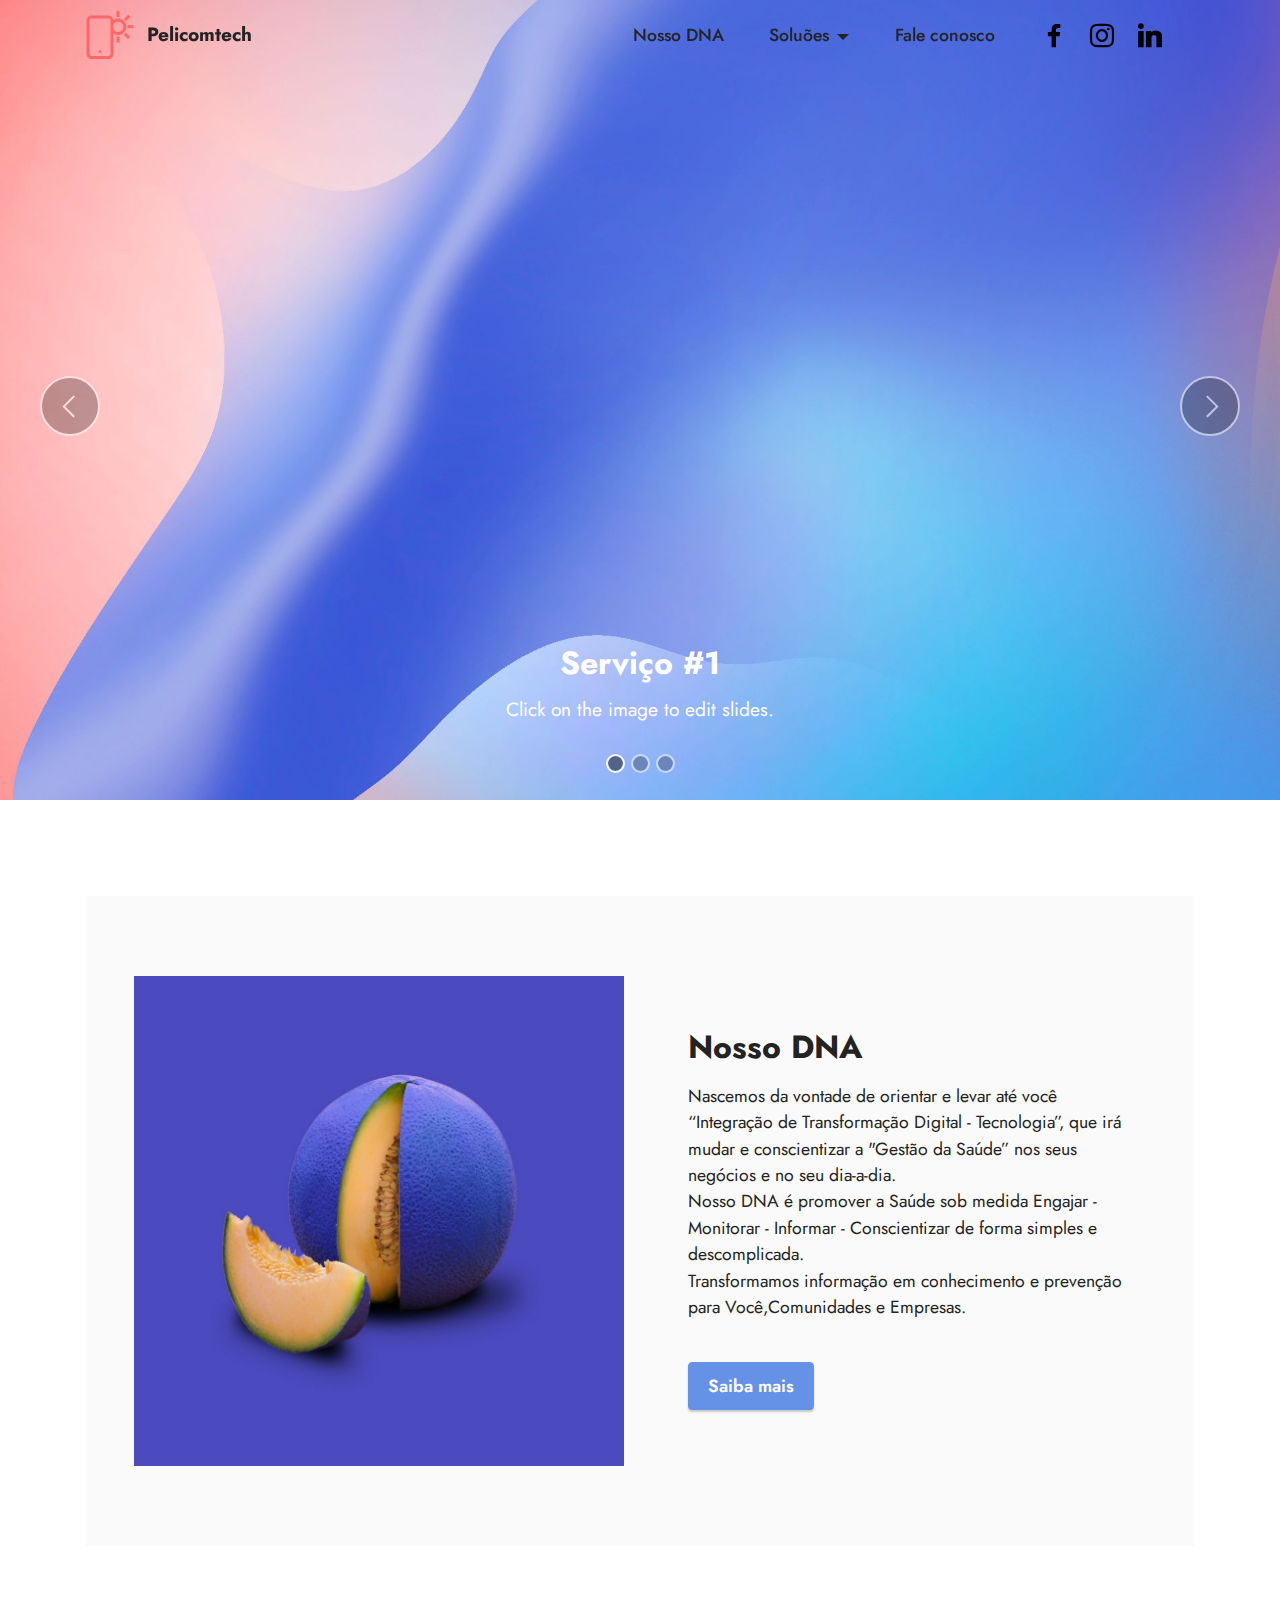
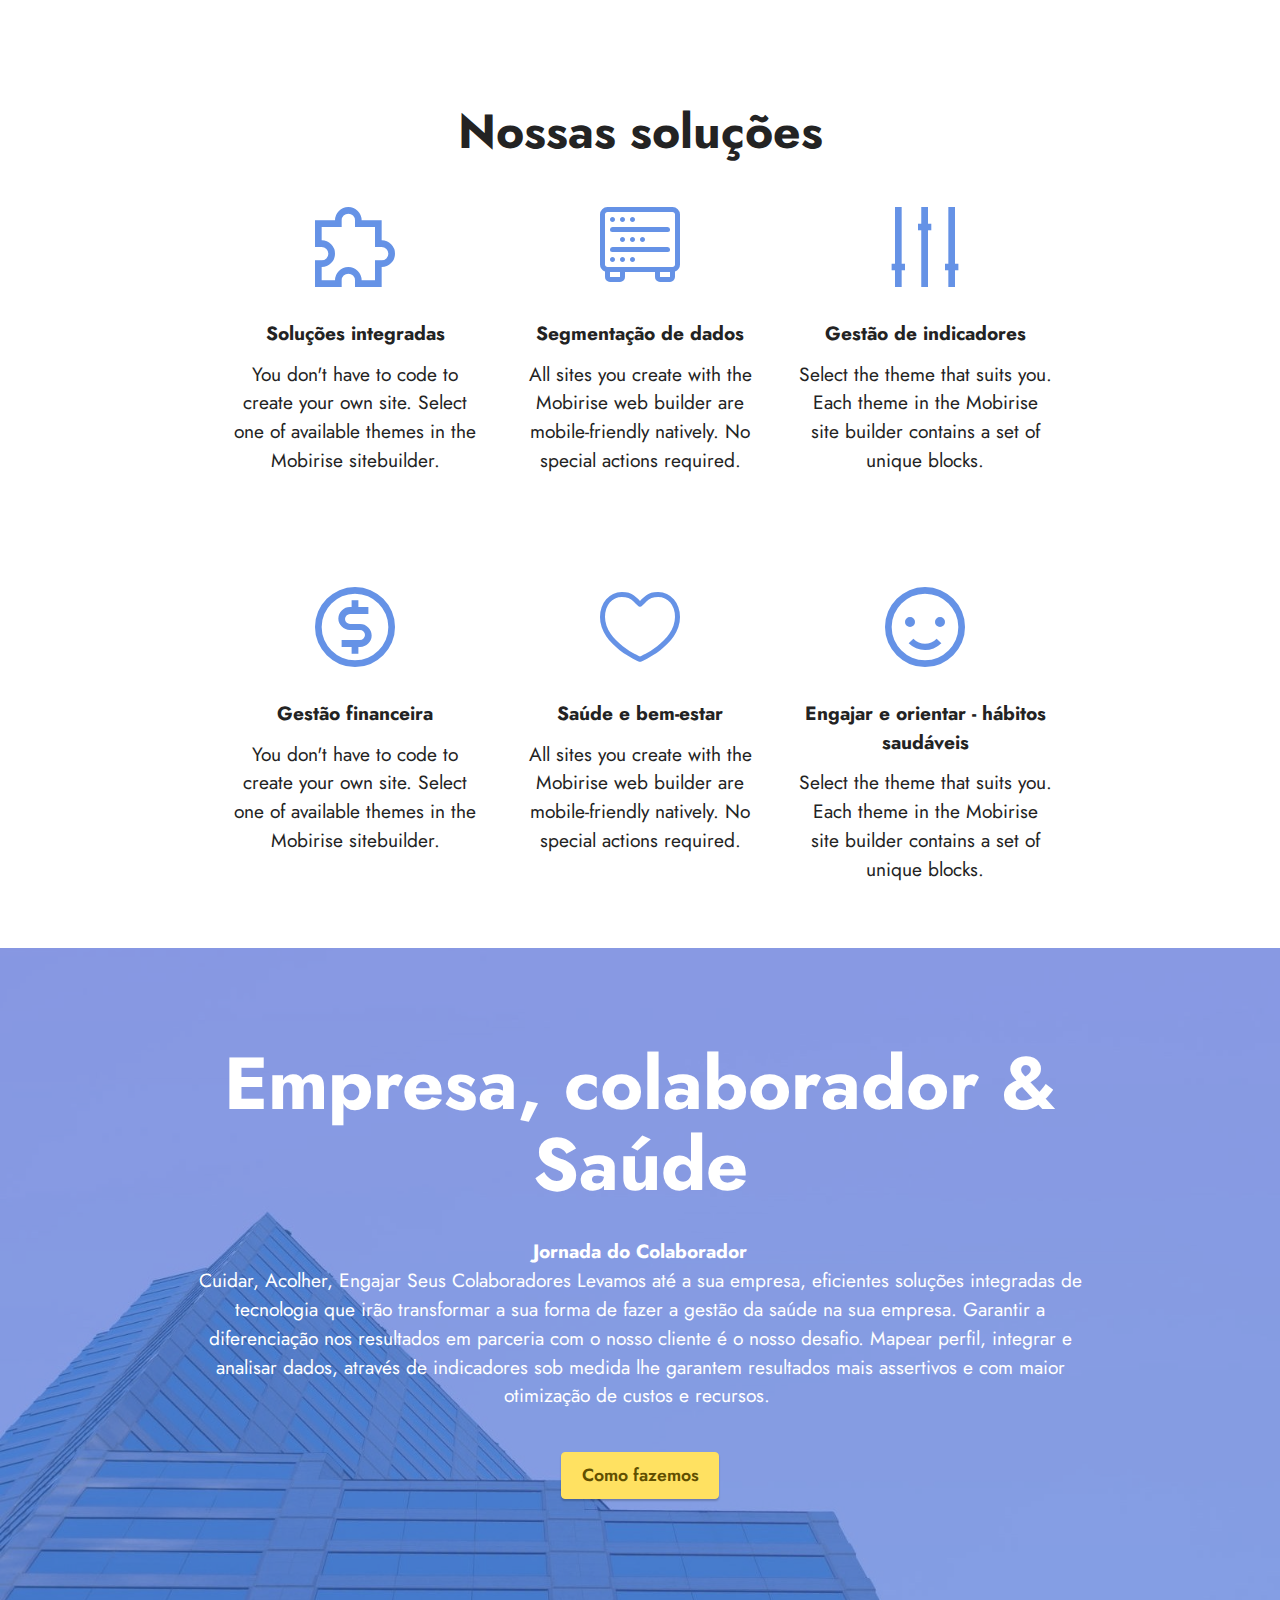
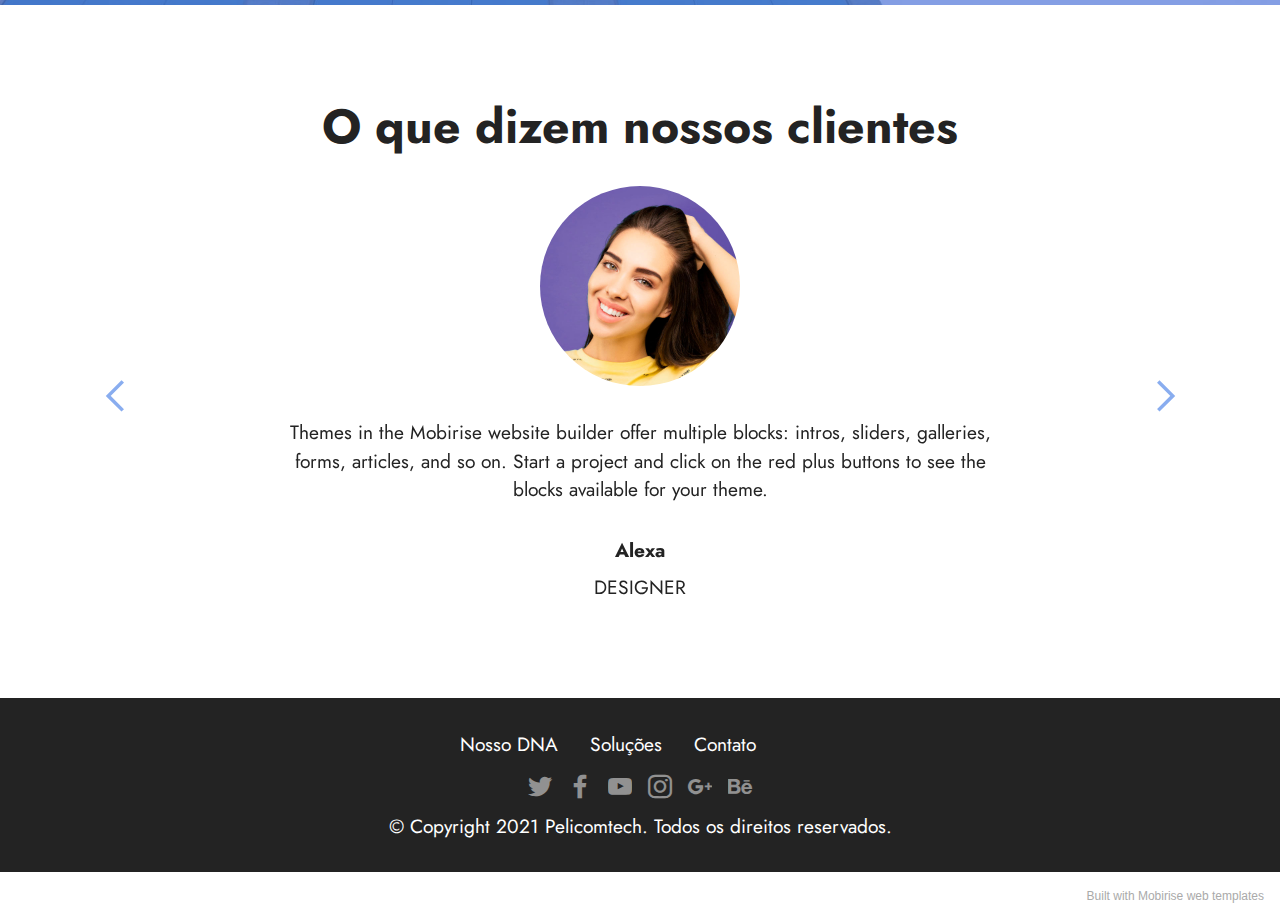
==== commit 10325996: "Add files via upload" ====
--- a/index.html
+++ b/index.html
@@ -51,7 +51,7 @@
                 </div>
             </button>
             <div class="collapse navbar-collapse" id="navbarSupportedContent">
-                <ul class="navbar-nav nav-dropdown" data-app-modern-menu="true"><li class="nav-item"><a class="nav-link link text-black text-primary display-4" href="nosso-dna.html">Nosso DNA</a></li>
+                <ul class="navbar-nav nav-dropdown nav-right" data-app-modern-menu="true"><li class="nav-item"><a class="nav-link link text-black text-primary display-4" href="nosso-dna.html">Nosso DNA</a></li>
                     <li class="nav-item dropdown"><a class="nav-link link text-black dropdown-toggle display-4" href="#" data-toggle="dropdown-submenu" aria-expanded="false">Soluões</a><div class="dropdown-menu"><a class="text-black dropdown-item text-primary display-4" href="page5.html">Soluções para empresas</a><a class="text-black dropdown-item text-primary display-4" href="page3.html">Soluções para você</a><a class="text-black dropdown-item text-primary display-4" href="page4.html">Soluções condominiais<br></a></div></li>
                     <li class="nav-item"><a class="nav-link link text-black text-primary display-4" href="page6.html">Fale conosco<br></a>
                     </li></ul>
@@ -60,14 +60,14 @@
                         <span class="p-2 mbr-iconfont socicon-facebook socicon"></span>
                     </a>
                     <a class="iconfont-wrapper" href="https://mobiri.se" target="_blank">
-                        <span class="p-2 mbr-iconfont socicon-twitter socicon"></span>
+                        <span class="p-2 mbr-iconfont socicon-instagram socicon"></span>
                     </a>
                     <a class="iconfont-wrapper" href="https://mobiri.se" target="_blank">
-                        <span class="p-2 mbr-iconfont socicon-instagram socicon"></span>
+                        <span class="p-2 mbr-iconfont socicon-linkedin socicon"></span>
                     </a>
                     
                 </div>
-                <div class="navbar-buttons mbr-section-btn"><a class="btn btn-primary display-4" href="https://mobiri.se"><span class="socicon socicon-linkedin mbr-iconfont mbr-iconfont-btn"></span></a></div>
+                
             </div>
         </div>
     </nav>
@@ -75,11 +75,11 @@
 
 <section class="slider1 cid-syr6e7E6Fy" id="slider1-1">
     
-    <div class="carousel slide" id="syrXkgfdTH" data-interval="5000">
+    <div class="carousel slide" id="sys1gAp4rt" data-interval="5000">
         <ol class="carousel-indicators">
-            <li data-slide-to="0" class="active" data-target="#syrXkgfdTH"></li>
-            <li data-slide-to="1" data-target="#syrXkgfdTH"></li>
-            <li data-slide-to="2" data-target="#syrXkgfdTH"></li>
+            <li data-slide-to="0" class="active" data-target="#sys1gAp4rt"></li>
+            <li data-slide-to="1" data-target="#sys1gAp4rt"></li>
+            <li data-slide-to="2" data-target="#sys1gAp4rt"></li>
         </ol>
         <div class="carousel-inner">
             <div class="carousel-item slider-image item active">
@@ -115,11 +115,11 @@
                 </div>
             </div>
         </div>
-        <a class="carousel-control carousel-control-prev" role="button" data-slide="prev" href="#syrXkgfdTH">
+        <a class="carousel-control carousel-control-prev" role="button" data-slide="prev" href="#sys1gAp4rt">
             <span class="mobi-mbri mobi-mbri-arrow-prev" aria-hidden="true"></span>
             <span class="sr-only">Previous</span>
         </a>
-        <a class="carousel-control carousel-control-next" role="button" data-slide="next" href="#syrXkgfdTH">
+        <a class="carousel-control carousel-control-next" role="button" data-slide="next" href="#sys1gAp4rt">
             <span class="mobi-mbri mobi-mbri-arrow-next" aria-hidden="true"></span>
             <span class="sr-only">Next</span>
         </a>
@@ -404,7 +404,7 @@
             </div>
         </div>
     </div>
-</section><section style="background-color: #fff; font-family: -apple-system, BlinkMacSystemFont, 'Segoe UI', 'Roboto', 'Helvetica Neue', Arial, sans-serif; color:#aaa; font-size:12px; padding: 0; align-items: center; display: flex;"><a href="https://mobirise.site/s" style="flex: 1 1; height: 3rem; padding-left: 1rem;"></a><p style="flex: 0 0 auto; margin:0; padding-right:1rem;">Start your own <a href="https://mobirise.site/y" style="color:#aaa;">web page</a> with Mobirise</p></section><script src="assets/web/assets/jquery/jquery.min.js"></script>  <script src="assets/popper/popper.min.js"></script>  <script src="assets/tether/tether.min.js"></script>  <script src="assets/bootstrap/js/bootstrap.min.js"></script>  <script src="assets/smoothscroll/smooth-scroll.js"></script>  <script src="assets/dropdown/js/nav-dropdown.js"></script>  <script src="assets/dropdown/js/navbar-dropdown.js"></script>  <script src="assets/touchswipe/jquery.touch-swipe.min.js"></script>  <script src="assets/bootstrapcarouselswipe/bootstrap-carousel-swipe.js"></script>  <script src="assets/mbr-testimonials-slider/mbr-testimonials-slider.js"></script>  <script src="assets/theme/js/script.js"></script>  
+</section><section style="background-color: #fff; font-family: -apple-system, BlinkMacSystemFont, 'Segoe UI', 'Roboto', 'Helvetica Neue', Arial, sans-serif; color:#aaa; font-size:12px; padding: 0; align-items: center; display: flex;"><a href="https://mobirise.site/e" style="flex: 1 1; height: 3rem; padding-left: 1rem;"></a><p style="flex: 0 0 auto; margin:0; padding-right:1rem;">Built with Mobirise <a href="https://mobirise.site/u" style="color:#aaa;">web</a> templates</p></section><script src="assets/web/assets/jquery/jquery.min.js"></script>  <script src="assets/popper/popper.min.js"></script>  <script src="assets/tether/tether.min.js"></script>  <script src="assets/bootstrap/js/bootstrap.min.js"></script>  <script src="assets/smoothscroll/smooth-scroll.js"></script>  <script src="assets/dropdown/js/nav-dropdown.js"></script>  <script src="assets/dropdown/js/navbar-dropdown.js"></script>  <script src="assets/touchswipe/jquery.touch-swipe.min.js"></script>  <script src="assets/bootstrapcarouselswipe/bootstrap-carousel-swipe.js"></script>  <script src="assets/mbr-testimonials-slider/mbr-testimonials-slider.js"></script>  <script src="assets/theme/js/script.js"></script>  
   
   
 </body>
--- a/assets/mobirise/css/mbr-additional.css
+++ b/assets/mobirise/css/mbr-additional.css
@@ -743,7 +743,7 @@
   margin: auto;
 }
 .cid-syr5VnR1bK .iconfont-wrapper {
-  color: #4479d9 !important;
+  color: #000000 !important;
   font-size: 1.5rem;
   padding-right: 0.5rem;
 }
@@ -1464,7 +1464,7 @@
   margin: auto;
 }
 .cid-syr5VnR1bK .iconfont-wrapper {
-  color: #4479d9 !important;
+  color: #000000 !important;
   font-size: 1.5rem;
   padding-right: 0.5rem;
 }
@@ -1916,7 +1916,7 @@
   margin: auto;
 }
 .cid-syr5VnR1bK .iconfont-wrapper {
-  color: #4479d9 !important;
+  color: #000000 !important;
   font-size: 1.5rem;
   padding-right: 0.5rem;
 }
@@ -2411,7 +2411,7 @@
   margin: auto;
 }
 .cid-syrzSmgAqB .iconfont-wrapper {
-  color: #4479d9 !important;
+  color: #000000 !important;
   font-size: 1.5rem;
   padding-right: 0.5rem;
 }
@@ -2906,7 +2906,7 @@
   margin: auto;
 }
 .cid-syrBdvoLdi .iconfont-wrapper {
-  color: #4479d9 !important;
+  color: #000000 !important;
   font-size: 1.5rem;
   padding-right: 0.5rem;
 }
@@ -3401,7 +3401,7 @@
   margin: auto;
 }
 .cid-syrBeqlWyq .iconfont-wrapper {
-  color: #4479d9 !important;
+  color: #000000 !important;
   font-size: 1.5rem;
   padding-right: 0.5rem;
 }
--- a/assets/mobirise/css/mbr-additional.css
+++ b/assets/mobirise/css/mbr-additional.css
@@ -743,7 +743,7 @@
   margin: auto;
 }
 .cid-syr5VnR1bK .iconfont-wrapper {
-  color: #4479d9 !important;
+  color: #000000 !important;
   font-size: 1.5rem;
   padding-right: 0.5rem;
 }
@@ -1464,7 +1464,7 @@
   margin: auto;
 }
 .cid-syr5VnR1bK .iconfont-wrapper {
-  color: #4479d9 !important;
+  color: #000000 !important;
   font-size: 1.5rem;
   padding-right: 0.5rem;
 }
@@ -1916,7 +1916,7 @@
   margin: auto;
 }
 .cid-syr5VnR1bK .iconfont-wrapper {
-  color: #4479d9 !important;
+  color: #000000 !important;
   font-size: 1.5rem;
   padding-right: 0.5rem;
 }
@@ -2411,7 +2411,7 @@
   margin: auto;
 }
 .cid-syrzSmgAqB .iconfont-wrapper {
-  color: #4479d9 !important;
+  color: #000000 !important;
   font-size: 1.5rem;
   padding-right: 0.5rem;
 }
@@ -2906,7 +2906,7 @@
   margin: auto;
 }
 .cid-syrBdvoLdi .iconfont-wrapper {
-  color: #4479d9 !important;
+  color: #000000 !important;
   font-size: 1.5rem;
   padding-right: 0.5rem;
 }
@@ -3401,7 +3401,7 @@
   margin: auto;
 }
 .cid-syrBeqlWyq .iconfont-wrapper {
-  color: #4479d9 !important;
+  color: #000000 !important;
   font-size: 1.5rem;
   padding-right: 0.5rem;
 }
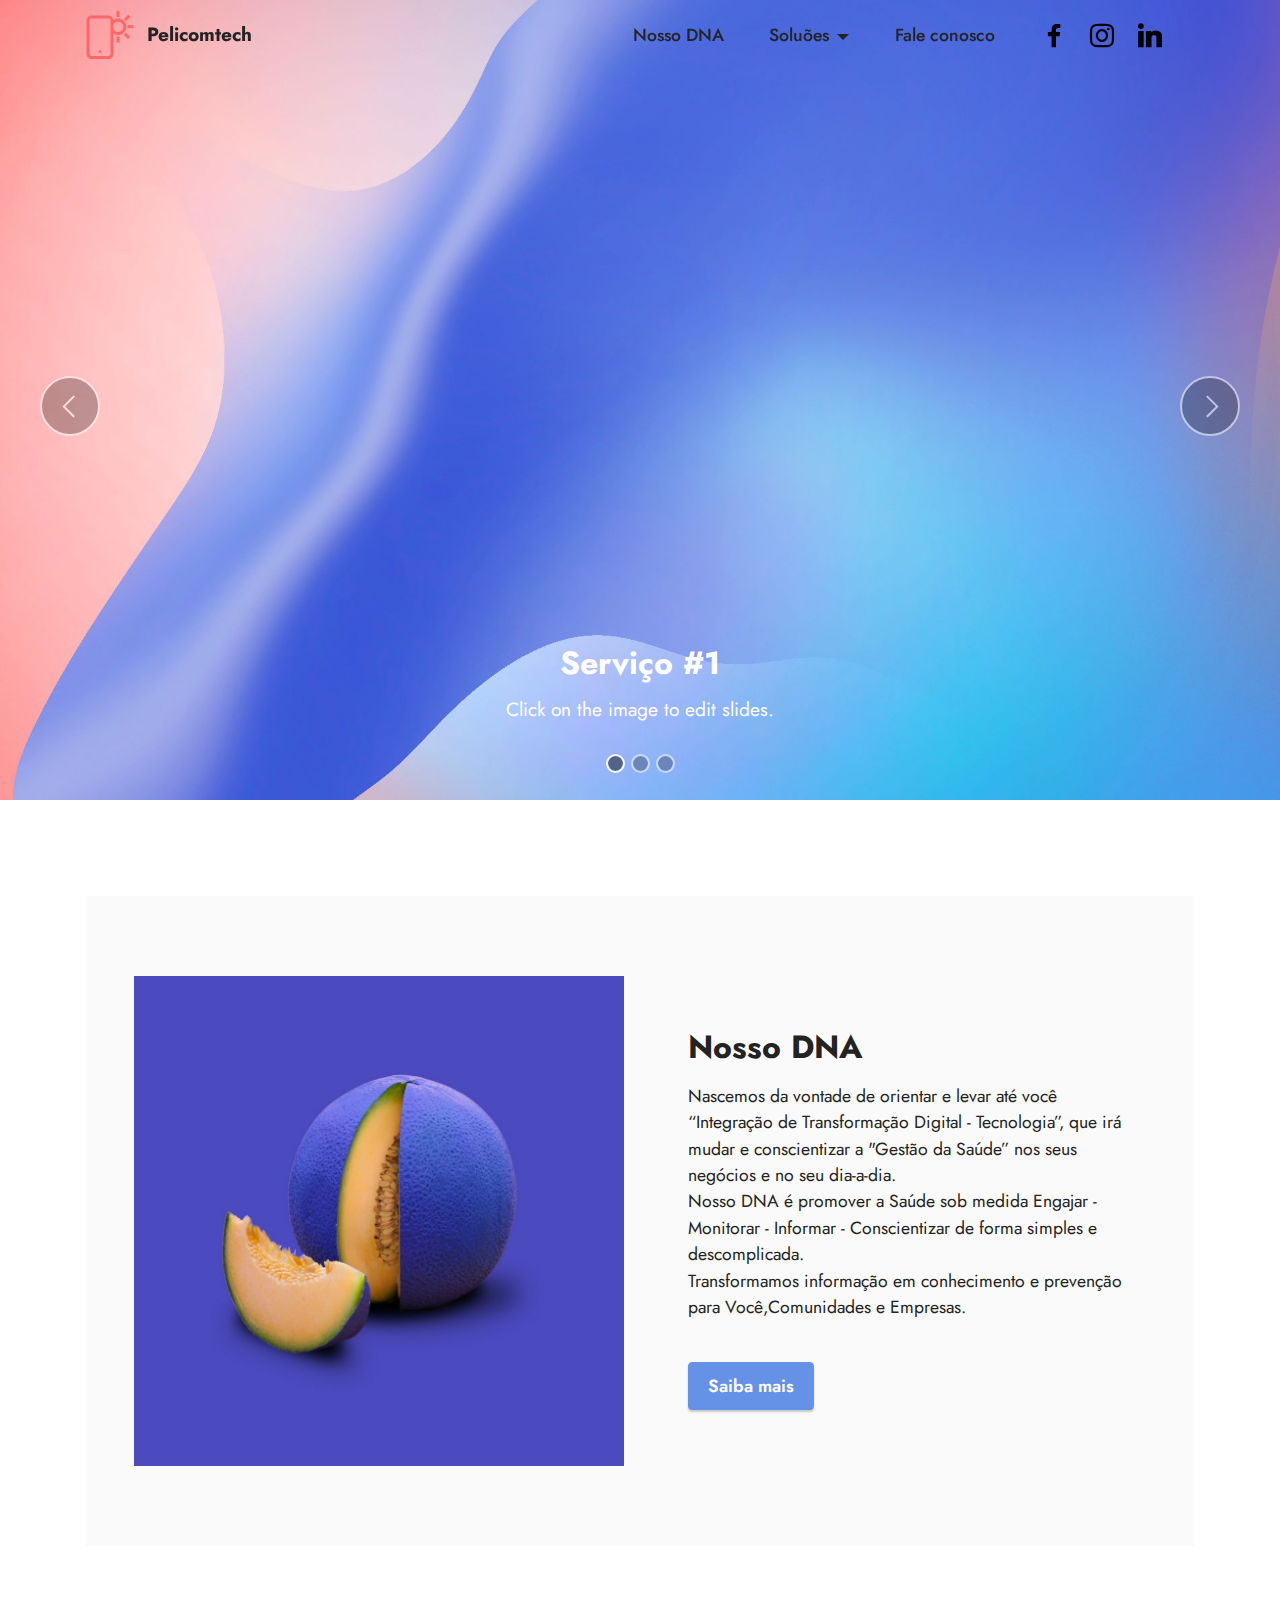
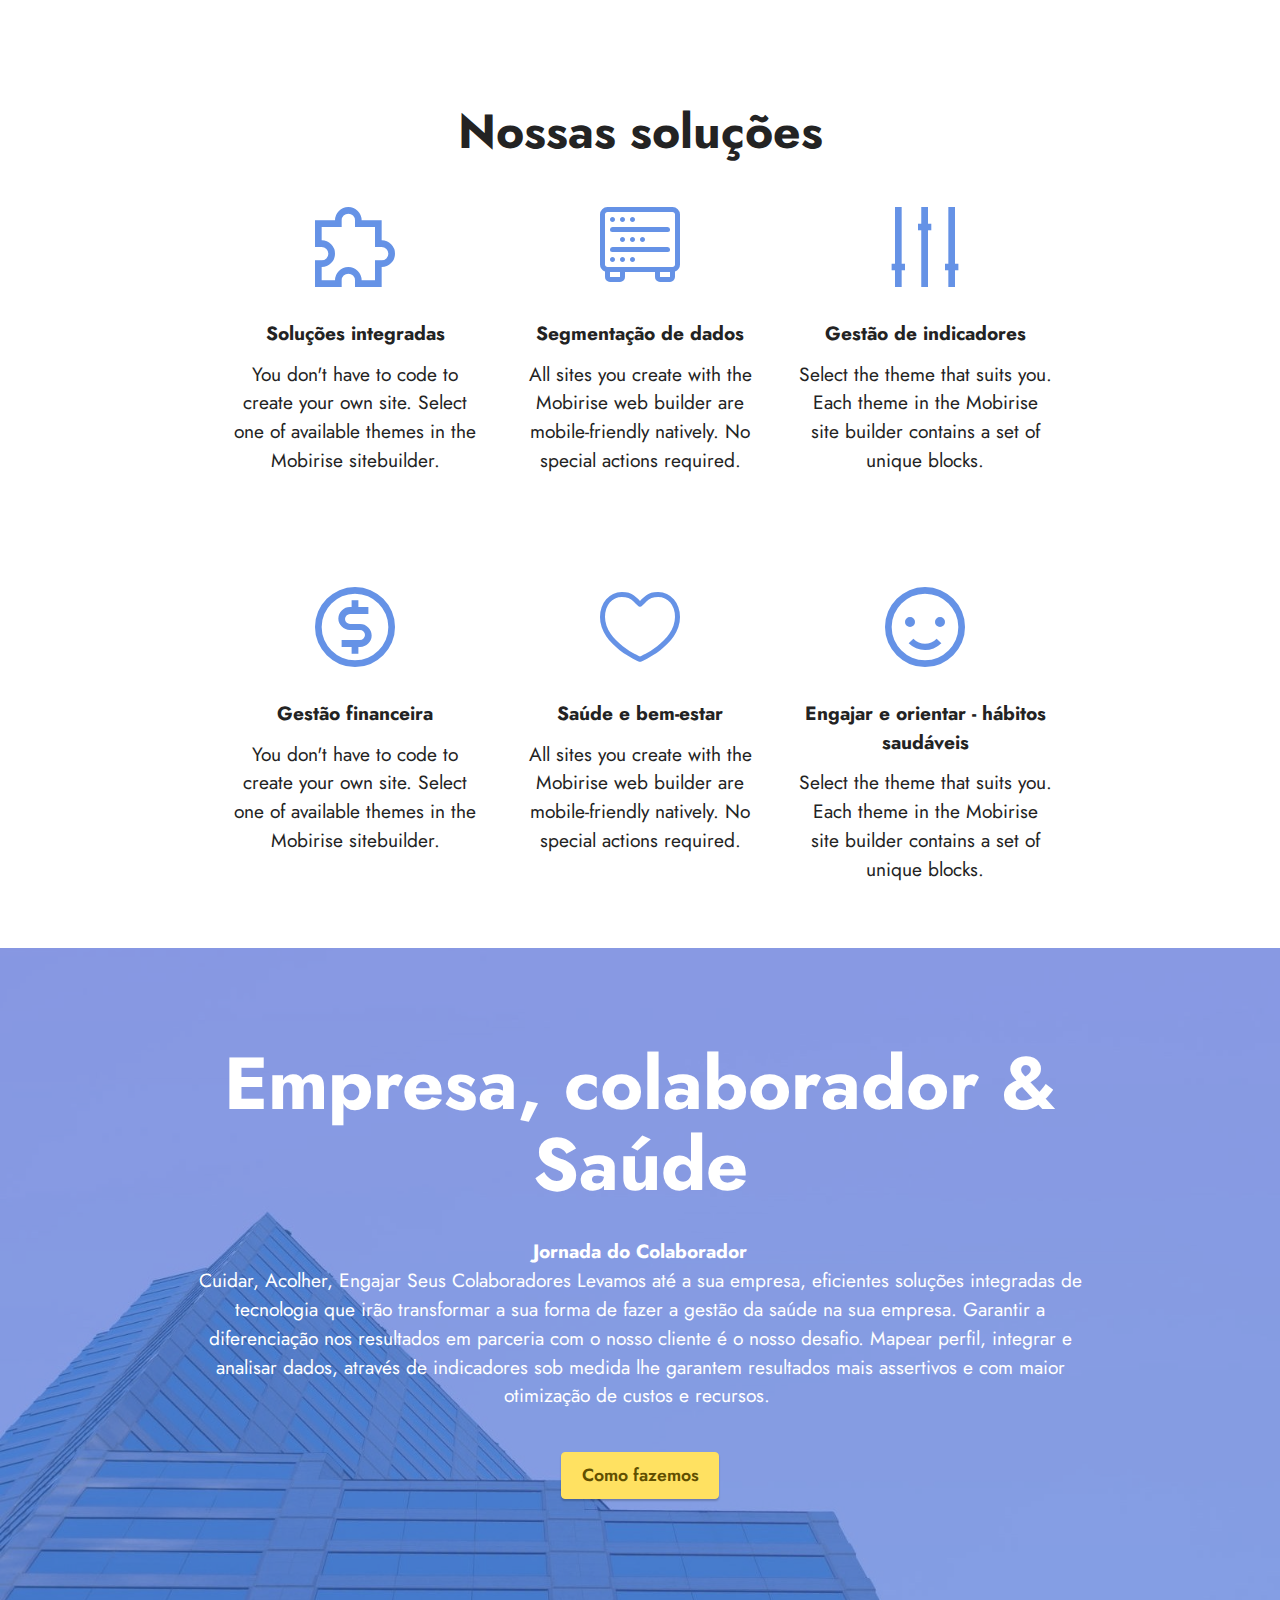
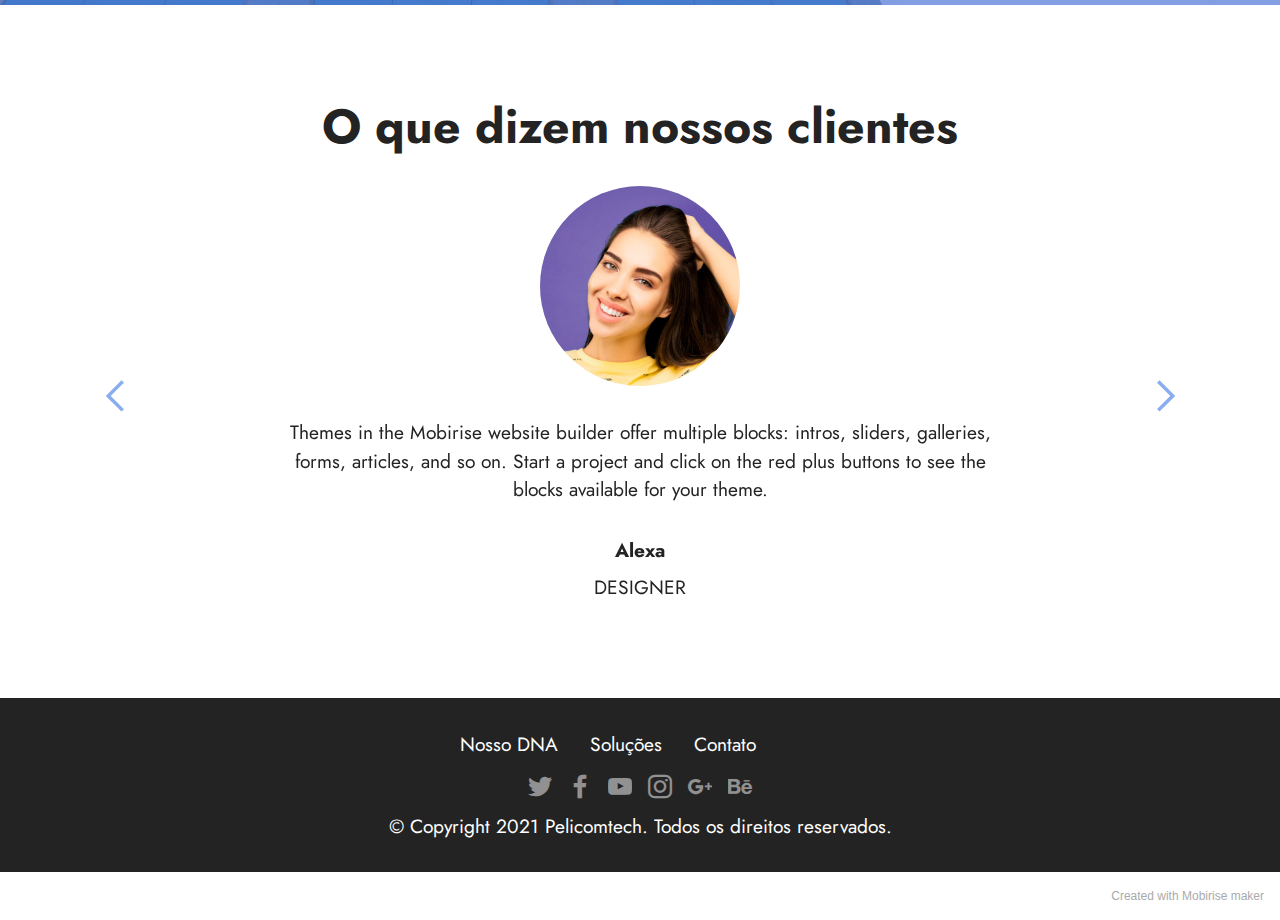
==== commit b4460144: "Add files via upload" ====
--- a/index.html
+++ b/index.html
@@ -20,8 +20,8 @@
   <link rel="stylesheet" href="assets/dropdown/css/style.css">
   <link rel="stylesheet" href="assets/socicon/css/styles.css">
   <link rel="stylesheet" href="assets/theme/css/style.css">
-  <link rel="preload" href="https://fonts.googleapis.com/css2?family=Jost:ital,wght@0,400;0,700;1,400;1,700&display=swap&display=swap" as="style" onload="this.onload=null;this.rel='stylesheet'">
-  <noscript><link rel="stylesheet" href="https://fonts.googleapis.com/css2?family=Jost:ital,wght@0,400;0,700;1,400;1,700&display=swap&display=swap"></noscript>
+  <link rel="preload" href="https://fonts.googleapis.com/css?family=Jost:100,200,300,400,500,600,700,800,900,100i,200i,300i,400i,500i,600i,700i,800i,900i&display=swap" as="style" onload="this.onload=null;this.rel='stylesheet'">
+  <noscript><link rel="stylesheet" href="https://fonts.googleapis.com/css?family=Jost:100,200,300,400,500,600,700,800,900,100i,200i,300i,400i,500i,600i,700i,800i,900i&display=swap"></noscript>
   <link rel="preload" as="style" href="assets/mobirise/css/mbr-additional.css"><link rel="stylesheet" href="assets/mobirise/css/mbr-additional.css" type="text/css">
   
   
@@ -52,8 +52,8 @@
             </button>
             <div class="collapse navbar-collapse" id="navbarSupportedContent">
                 <ul class="navbar-nav nav-dropdown nav-right" data-app-modern-menu="true"><li class="nav-item"><a class="nav-link link text-black text-primary display-4" href="nosso-dna.html">Nosso DNA</a></li>
-                    <li class="nav-item dropdown"><a class="nav-link link text-black dropdown-toggle display-4" href="#" data-toggle="dropdown-submenu" aria-expanded="false">Soluões</a><div class="dropdown-menu"><a class="text-black dropdown-item text-primary display-4" href="page5.html">Soluções para empresas</a><a class="text-black dropdown-item text-primary display-4" href="page3.html">Soluções para você</a><a class="text-black dropdown-item text-primary display-4" href="page4.html">Soluções condominiais<br></a></div></li>
-                    <li class="nav-item"><a class="nav-link link text-black text-primary display-4" href="page6.html">Fale conosco<br></a>
+                    <li class="nav-item dropdown"><a class="nav-link link text-black dropdown-toggle display-4" href="#" data-toggle="dropdown-submenu" aria-expanded="false">Soluões</a><div class="dropdown-menu"><a class="text-black dropdown-item text-primary display-4" href="Soluções para empresas.html">Soluções para empresas</a><a class="text-black dropdown-item text-primary display-4" href="solucoes-para-voce.html">Soluções para você</a><a class="text-black dropdown-item text-primary display-4" href="solucoes-condominiais.html">Soluções condominiais<br></a></div></li>
+                    <li class="nav-item"><a class="nav-link link text-black text-primary display-4" href="fale-conosco.html">Fale conosco<br></a>
                     </li></ul>
                 <div class="icons-menu">
                     <a class="iconfont-wrapper" href="https://mobiri.se" target="_blank">
@@ -75,11 +75,11 @@
 
 <section class="slider1 cid-syr6e7E6Fy" id="slider1-1">
     
-    <div class="carousel slide" id="sys1gAp4rt" data-interval="5000">
+    <div class="carousel slide" id="sys4dB4JG0" data-interval="5000">
         <ol class="carousel-indicators">
-            <li data-slide-to="0" class="active" data-target="#sys1gAp4rt"></li>
-            <li data-slide-to="1" data-target="#sys1gAp4rt"></li>
-            <li data-slide-to="2" data-target="#sys1gAp4rt"></li>
+            <li data-slide-to="0" class="active" data-target="#sys4dB4JG0"></li>
+            <li data-slide-to="1" data-target="#sys4dB4JG0"></li>
+            <li data-slide-to="2" data-target="#sys4dB4JG0"></li>
         </ol>
         <div class="carousel-inner">
             <div class="carousel-item slider-image item active">
@@ -115,11 +115,11 @@
                 </div>
             </div>
         </div>
-        <a class="carousel-control carousel-control-prev" role="button" data-slide="prev" href="#sys1gAp4rt">
+        <a class="carousel-control carousel-control-prev" role="button" data-slide="prev" href="#sys4dB4JG0">
             <span class="mobi-mbri mobi-mbri-arrow-prev" aria-hidden="true"></span>
             <span class="sr-only">Previous</span>
         </a>
-        <a class="carousel-control carousel-control-next" role="button" data-slide="next" href="#sys1gAp4rt">
+        <a class="carousel-control carousel-control-next" role="button" data-slide="next" href="#sys4dB4JG0">
             <span class="mobi-mbri mobi-mbri-arrow-next" aria-hidden="true"></span>
             <span class="sr-only">Next</span>
         </a>
@@ -404,7 +404,7 @@
             </div>
         </div>
     </div>
-</section><section style="background-color: #fff; font-family: -apple-system, BlinkMacSystemFont, 'Segoe UI', 'Roboto', 'Helvetica Neue', Arial, sans-serif; color:#aaa; font-size:12px; padding: 0; align-items: center; display: flex;"><a href="https://mobirise.site/e" style="flex: 1 1; height: 3rem; padding-left: 1rem;"></a><p style="flex: 0 0 auto; margin:0; padding-right:1rem;">Built with Mobirise <a href="https://mobirise.site/u" style="color:#aaa;">web</a> templates</p></section><script src="assets/web/assets/jquery/jquery.min.js"></script>  <script src="assets/popper/popper.min.js"></script>  <script src="assets/tether/tether.min.js"></script>  <script src="assets/bootstrap/js/bootstrap.min.js"></script>  <script src="assets/smoothscroll/smooth-scroll.js"></script>  <script src="assets/dropdown/js/nav-dropdown.js"></script>  <script src="assets/dropdown/js/navbar-dropdown.js"></script>  <script src="assets/touchswipe/jquery.touch-swipe.min.js"></script>  <script src="assets/bootstrapcarouselswipe/bootstrap-carousel-swipe.js"></script>  <script src="assets/mbr-testimonials-slider/mbr-testimonials-slider.js"></script>  <script src="assets/theme/js/script.js"></script>  
+</section><section style="background-color: #fff; font-family: -apple-system, BlinkMacSystemFont, 'Segoe UI', 'Roboto', 'Helvetica Neue', Arial, sans-serif; color:#aaa; font-size:12px; padding: 0; align-items: center; display: flex;"><a href="https://mobirise.site/k" style="flex: 1 1; height: 3rem; padding-left: 1rem;"></a><p style="flex: 0 0 auto; margin:0; padding-right:1rem;"><a href="https://mobirise.site/i" style="color:#aaa;">Created with Mobirise</a> maker</p></section><script src="assets/web/assets/jquery/jquery.min.js"></script>  <script src="assets/popper/popper.min.js"></script>  <script src="assets/tether/tether.min.js"></script>  <script src="assets/bootstrap/js/bootstrap.min.js"></script>  <script src="assets/smoothscroll/smooth-scroll.js"></script>  <script src="assets/dropdown/js/nav-dropdown.js"></script>  <script src="assets/dropdown/js/navbar-dropdown.js"></script>  <script src="assets/touchswipe/jquery.touch-swipe.min.js"></script>  <script src="assets/bootstrapcarouselswipe/bootstrap-carousel-swipe.js"></script>  <script src="assets/mbr-testimonials-slider/mbr-testimonials-slider.js"></script>  <script src="assets/theme/js/script.js"></script>  
   
   
 </body>
